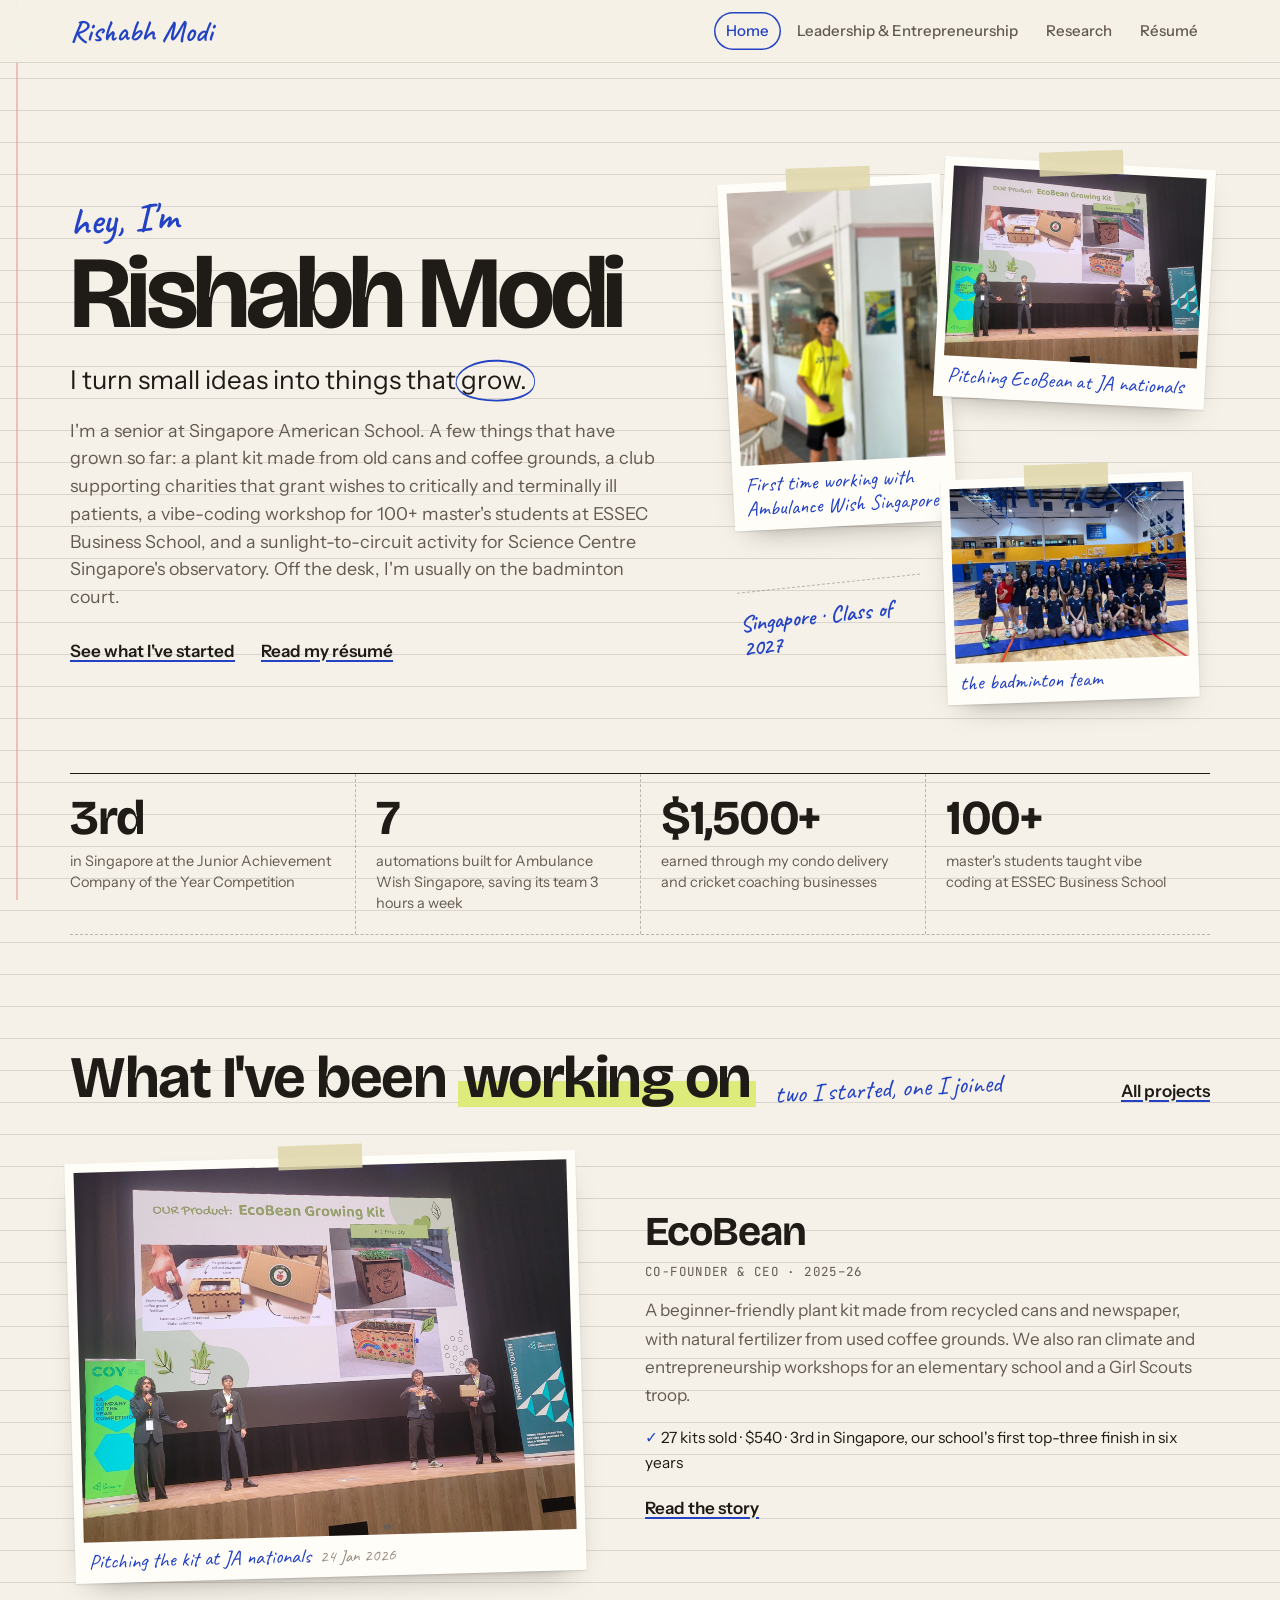
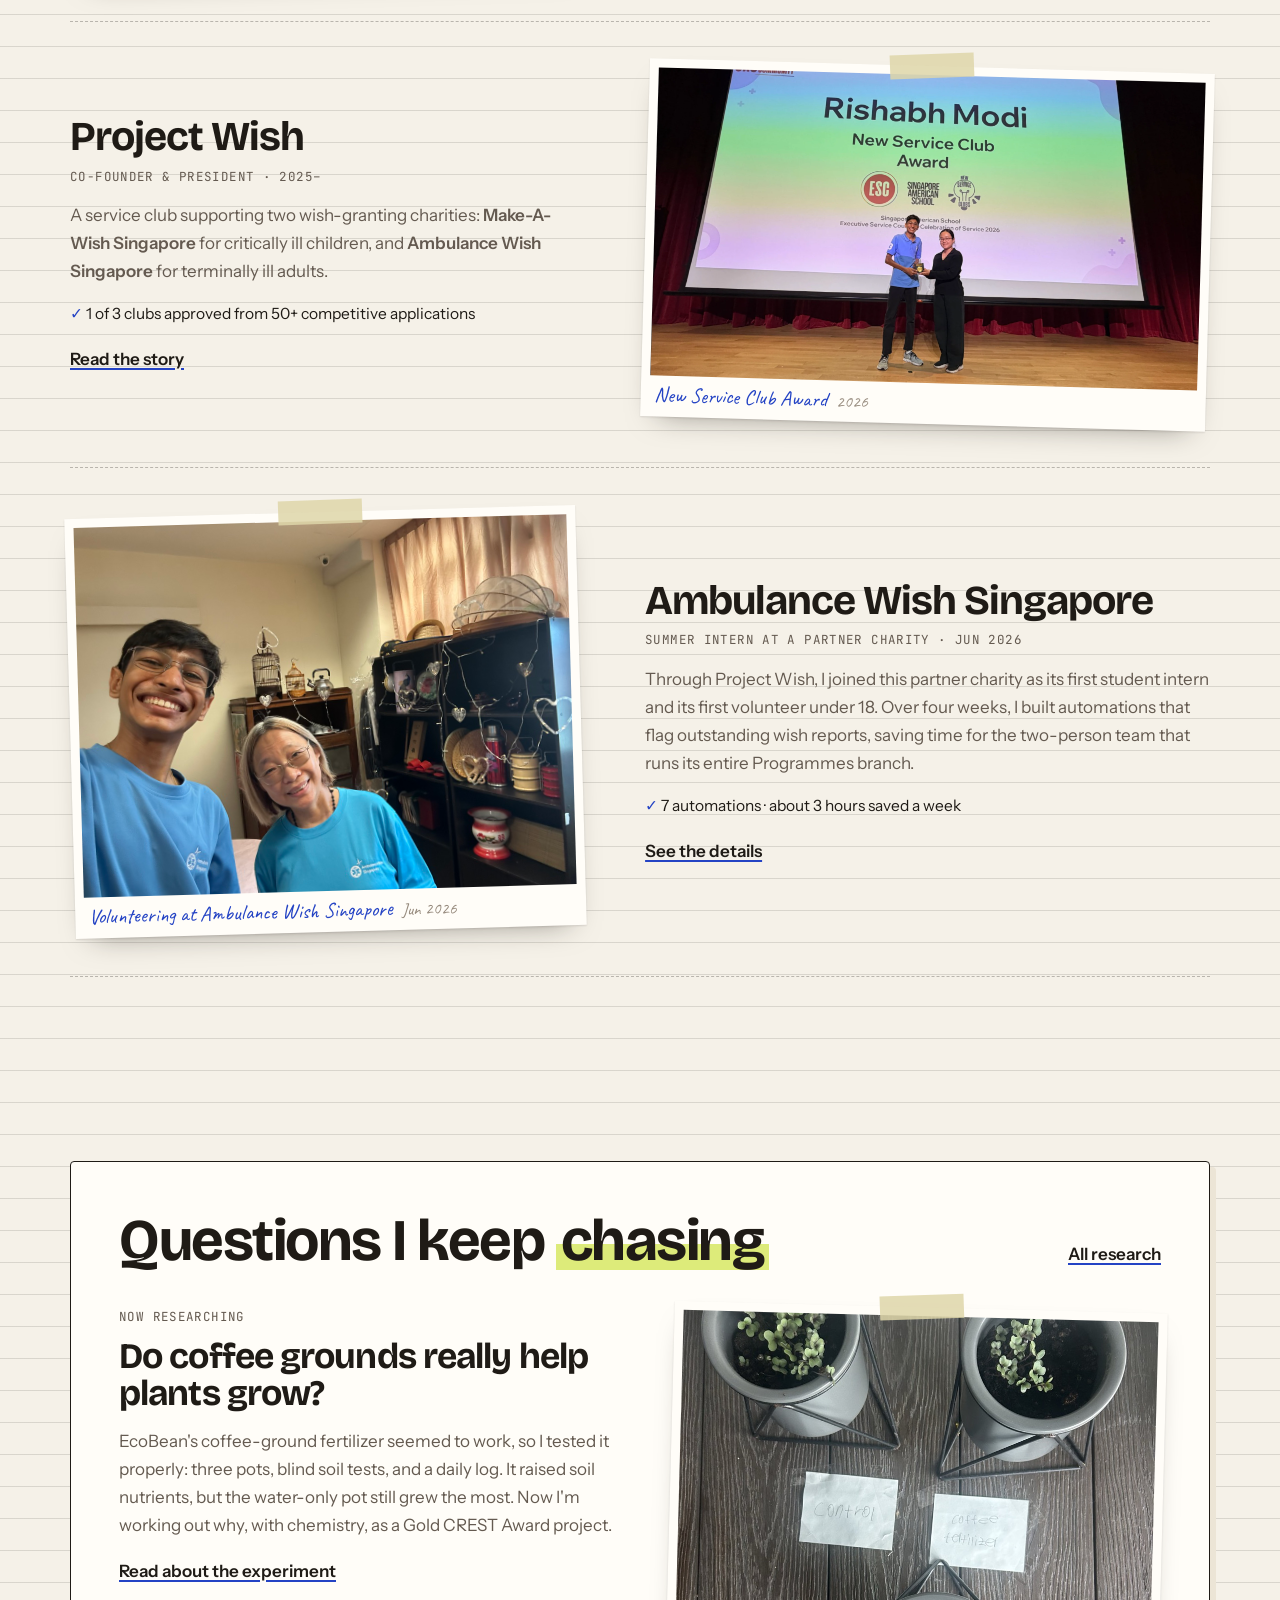
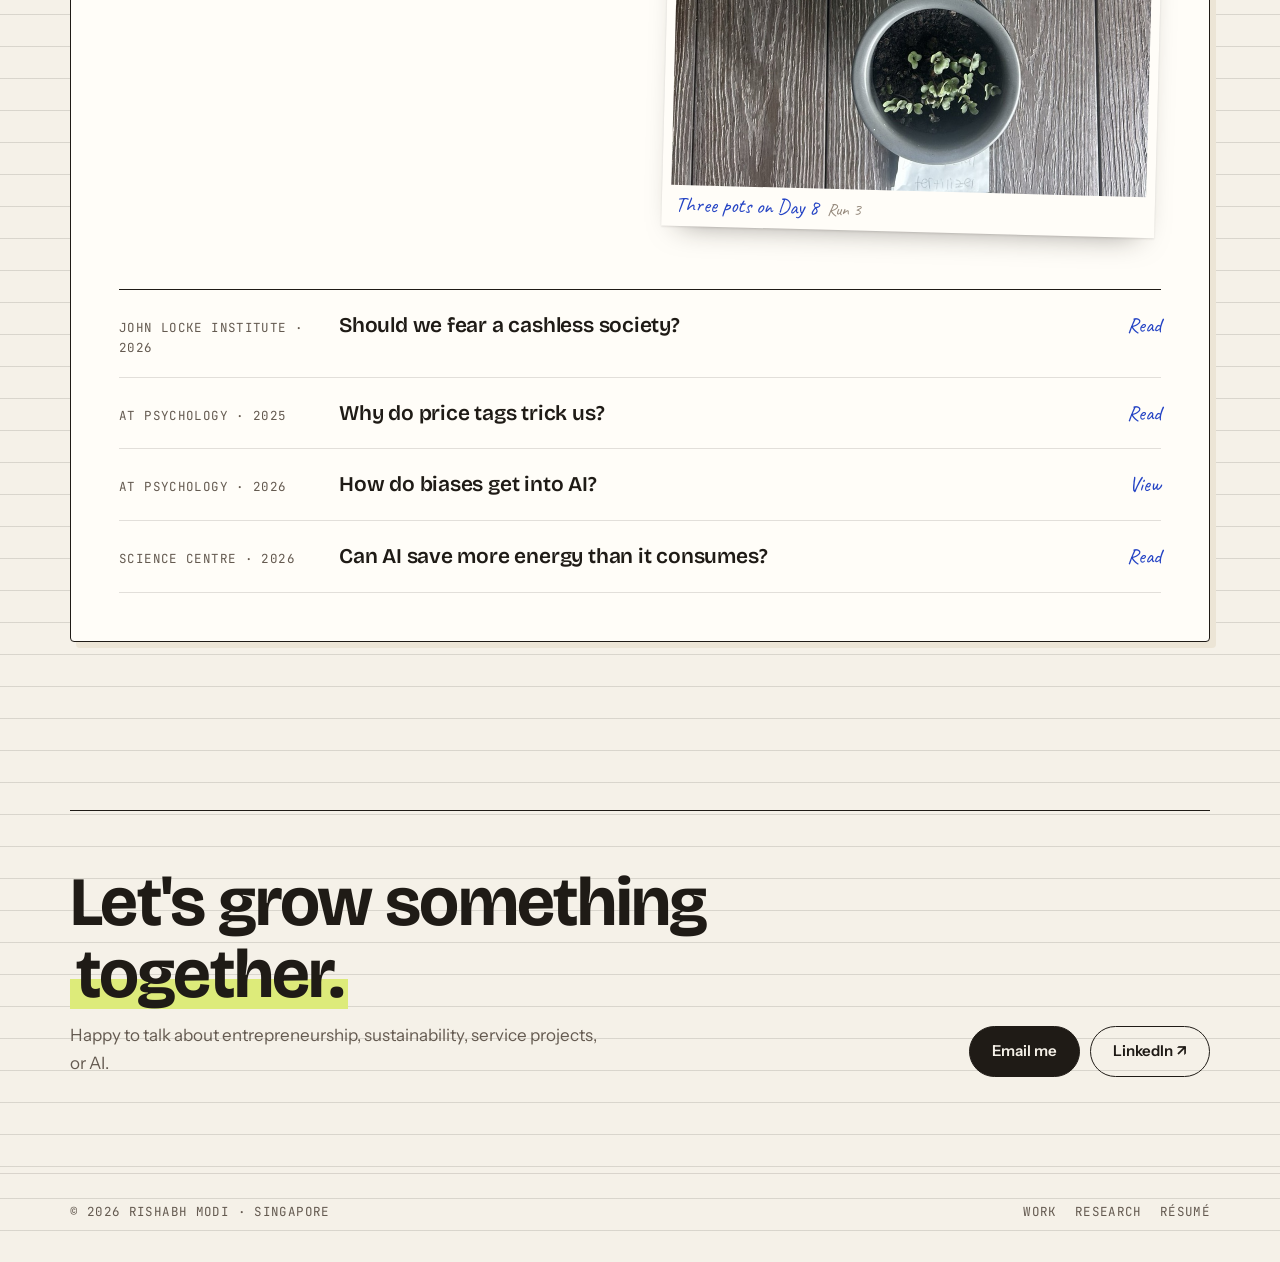
==== index.html @ 9a2de8d6 "Add Ambulance Wish internship to Also growing Co-Authored-By: Claude Opus 5.5 <noreply@anthropic.com" ====
<!DOCTYPE html>
<html lang="en">
<head>
<meta charset="utf-8">
<title>Rishabh Modi</title>
<meta name="viewport" content="width=device-width, initial-scale=1">
<meta name="description" content="Rishabh Modi, a senior at Singapore American School. EcoBean, Project Wish, Ambulance Wish Singapore, and research on coffee-ground fertilizer.">
<link rel="preconnect" href="https://fonts.googleapis.com">
<link rel="preconnect" href="https://fonts.gstatic.com" crossorigin>
<link href="https://fonts.googleapis.com/css2?family=Bricolage+Grotesque:opsz,wght@12..96,500..800&family=Caveat:wght@500..700&family=Instrument+Sans:ital,wght@0,400..700;1,400..700&family=JetBrains+Mono:wght@400;500&display=swap" rel="stylesheet">
<link rel="stylesheet" href="styles.css">
</head>
<body>

<header class="top">
  <div class="wrap">
    <a class="name" href="index.html">Rishabh Modi</a>
    <nav aria-label="Main">
      <a href="index.html" class="on">Home</a>
      <a href="work.html"><span class="nav-full">Leadership &amp; Entrepreneurship</span><span class="nav-short">Leadership</span></a>
      <a href="research.html">Research</a>
      <a href="resume.html">Résumé</a>
    </nav>
  </div>
</header>

<main>

  <section class="intro">
    <div class="wrap">
      <div>
        <span class="hand hi">hey, I'm</span>
        <h1>Rishabh Modi</h1>
        <p class="tag">I turn small ideas into things that <span class="circled">grow.<svg viewBox="0 0 200 50" preserveAspectRatio="none" aria-hidden="true"><path d="M12 30C8 14 60 4 112 5c52 1 86 9 82 24-4 14-62 19-110 17C38 44 4 38 14 22"/></svg></span></p>
        <p class="lede">I'm a senior at Singapore American School. A few things that have grown so far: a plant kit made from old cans and coffee grounds, a club supporting charities that grant wishes to critically and terminally ill patients, a vibe-coding workshop for 100+ master's students at ESSEC Business School, and a sunlight-to-circuit activity for Science Centre Singapore's observatory. Off the desk, I'm usually on the badminton court.</p>
        <div class="links">
          <a class="lnk" href="work.html">See what I've started</a>
          <a class="lnk" href="resume.html">Read my résumé</a>
        </div>
      </div>
      <div class="pile" data-photos>
        <span class="hand note">Singapore · Class of 2027</span>
        <figure class="spec p1"><img src="images/photos/wish-poster-me.jpg" width="900" height="1200" style="--ar:3/4" alt="A thumbs up beside a Cycle of Peace poster for Ambulance Wish Singapore, 2024"><figcaption>First time working with Ambulance Wish Singapore</figcaption></figure>
        <figure class="spec p2"><img src="images/photos/ecobean-pitch.webp" width="1920" height="1440" alt="Pitching the EcoBean growing kit on stage at the JA Company of the Year Competition"><figcaption>Pitching EcoBean at JA nationals</figcaption></figure>
        <figure class="spec p3"><img src="images/photos/badminton.jpg" width="1400" height="1050" alt="The SAS badminton team with coaches in the school gym"><figcaption>the badminton team</figcaption></figure>
      </div>
    </div>
  </section>

  <section class="wrap">
    <div class="ledger rv">
      <div><b>3rd</b><span>in Singapore at the Junior Achievement Company of the Year Competition</span></div>
      <div><b>7</b><span>automations built for Ambulance Wish Singapore, saving its team 3 hours a week</span></div>
      <div><b>$1,500+</b><span>earned through my condo delivery and cricket coaching businesses</span></div>
      <div><b>100+</b><span>master's students taught vibe coding at ESSEC Business School</span></div>
    </div>
  </section>

  <section class="sec">
    <div class="wrap">
      <div class="sec-head rv"><h2>What I've been <em>working on</em></h2><p>two I started, one I joined</p><a class="lnk more" href="work.html">All projects</a></div>
      <div class="rows">
        <article class="row rv">
          <figure class="spec row-photo" data-photos><img src="images/photos/ecobean-pitch.webp" width="1920" height="1440" loading="lazy" alt="The EcoBean team presenting the growing kit on stage at the JA Company of the Year Competition"><figcaption>Pitching the kit at JA nationals <i>24 Jan 2026</i></figcaption></figure>
          <div>
            <h3>EcoBean</h3>
            <p class="label role">Co-founder &amp; CEO · 2025–26</p>
            <p>A beginner-friendly plant kit made from recycled cans and newspaper, with natural fertilizer from used coffee grounds. We also ran climate and entrepreneurship workshops for an elementary school and a Girl Scouts troop.</p>
            <p class="proof">27 kits sold · $540 · 3rd in Singapore, our school's first top-three finish in six years</p>
            <a class="lnk" href="work.html#ecobean">Read the story</a>
          </div>
        </article>
        <article class="row rv">
          <figure class="spec row-photo" data-photos><img src="images/photos/wish-award.webp" width="2000" height="1122" loading="lazy" style="--ar:16/9" alt="Receiving the New Service Club Award on stage at SAS's Celebration of Service 2026"><figcaption>New Service Club Award <i>2026</i></figcaption></figure>
          <div>
            <h3>Project Wish</h3>
            <p class="label role">Co-founder &amp; president · 2025–</p>
            <p>A service club supporting two wish-granting charities: <strong>Make-A-Wish Singapore</strong> for critically ill children, and <strong>Ambulance Wish Singapore</strong> for terminally ill adults.</p>
            <p class="proof">1 of 3 clubs approved from 50+ competitive applications</p>
            <a class="lnk" href="work.html#wish">Read the story</a>
          </div>
        </article>
        <article class="row rv">
          <figure class="spec row-photo" data-photos><img src="images/photos/aws-wish.jpg" width="1024" height="768" loading="lazy" alt="Rishabh in an Ambulance Wish Singapore shirt with a fellow volunteer"><figcaption>Volunteering at Ambulance Wish Singapore <i>Jun 2026</i></figcaption></figure>
          <div>
            <h3>Ambulance Wish Singapore</h3>
            <p class="label role">Summer intern at a partner charity · Jun 2026</p>
            <p>Through Project Wish, I joined this partner charity as its first student intern and its first volunteer under 18. Over four weeks, I built automations that flag outstanding wish reports, saving time for the two-person team that runs its entire Programmes branch.</p>
            <p class="proof">7 automations · about 3 hours saved a week</p>
            <a class="lnk" href="work.html#aws">See the details</a>
          </div>
        </article>
      </div>
    </div>
  </section>

  <section class="band sec">
    <div class="wrap">
      <div class="sec-head rv"><h2>Questions I keep <em>chasing</em></h2><a class="lnk more" href="research.html">All research</a></div>
      <div class="band-grid">
        <div class="rv">
          <p class="label">Now researching</p>
          <h3 style="margin:10px 0 14px">Do coffee grounds really help plants grow?</h3>
          <p class="mut">EcoBean's coffee-ground fertilizer seemed to work, so I tested it properly: three pots, blind soil tests, and a daily log. It raised soil nutrients, but the water-only pot still grew the most. Now I'm working out why, with chemistry, as a Gold CREST Award project.</p>
          <a class="lnk" style="display:inline-block;margin-top:18px" href="research.html">Read about the experiment</a>
        </div>
        <figure class="spec rv" data-photos><img src="images/photos/coffee-day8.jpg" width="900" height="1200" loading="lazy" style="--ar:1/1" alt="All three labelled pots of red cabbage microgreens from above on Day 8"><figcaption>Three pots on Day 8 <i>Run 3</i></figcaption></figure>
      </div>
      <ul class="papers rv" style="margin-top:56px">
        <li><a href="docs/cashless-society-essay.pdf" data-doc="Should we fear a cashless society?"><span class="label">John Locke Institute · 2026</span><b>Should we fear a cashless society?</b><span class="go">Read</span></a></li>
        <li><a href="docs/price-anchoring-paper.pdf" data-doc="Demystifying Price Anchors"><span class="label">AT Psychology · 2025</span><b>Why do price tags trick us?</b><span class="go">Read</span></a></li>
        <li><a href="docs/ai-bias-project.pdf" data-doc="How do biases get into AI?"><span class="label">AT Psychology · 2026</span><b>How do biases get into AI?</b><span class="go">View</span></a></li>
        <li><a href="docs/ai-cooling-article.pdf" data-doc="Can AI save more energy than it consumes?"><span class="label">Science Centre · 2026</span><b>Can AI save more energy than it consumes?</b><span class="go">Read</span></a></li>
      </ul>
    </div>
  </section>

  <section class="contact">
    <div class="wrap">
      <div class="rv">
        <h2>Let's grow something <em>together.</em></h2>
        <p>Happy to talk about entrepreneurship, sustainability, service projects, or AI.</p>
      </div>
      <div class="btns rv">
        <a class="btn" href="mailto:rishabh.modi.2009@icloud.com">Email me</a>
        <a class="btn line" href="https://www.linkedin.com/in/rishabh-modi-2b0b06307/" target="_blank" rel="noopener">LinkedIn ↗</a>
      </div>
    </div>
  </section>

</main>

<footer class="foot">
  <div class="wrap"><span>© <span data-year>2026</span> Rishabh Modi · Singapore</span><nav><a href="work.html">Work</a><a href="research.html">Research</a><a href="resume.html">Résumé</a></nav></div>
</footer>

<script src="script.js"></script>
</body>
</html>
---- styles.css ----
*, *::before, *::after { box-sizing: border-box; margin: 0; padding: 0; }

:root {
  --paper: #F5F1E8; --paper2: #ECE5D6; --card: #FFFDF8;
  --ink: #1F1B16; --mut: #645A50; --dim: #968A7D;
  --rule: rgba(31,27,22,.13); --rule2: rgba(31,27,22,.28);
  --pen: #2443C4; --margin: #E59A8C;
  --mark: #DDEB7A; --leaf: #2F6B3A; --leaf2: #E3EED3;
  --tape: rgba(222,214,170,.85);
  --hd: "Bricolage Grotesque", "Avenir Next", system-ui, sans-serif;
  --bd: "Instrument Sans", "Helvetica Neue", system-ui, sans-serif;
  --hand: "Caveat", "Bradley Hand", cursive;
  --mono: "JetBrains Mono", ui-monospace, Menlo, monospace;
  --ease: cubic-bezier(.2,.8,.2,1);
}

html { -webkit-text-size-adjust: 100%; scroll-behavior: smooth; }
[id] { scroll-margin-top: 84px; }
body {
  font-family: var(--bd); font-size: 17px; line-height: 1.65; color: var(--ink); overflow-x: hidden;
  background-color: var(--paper);
  background-image: linear-gradient(var(--rule) 1px, transparent 1px);
  background-size: 100% 32px; background-position: 0 14px;
  -webkit-font-smoothing: antialiased;
}
body::before { content: ""; position: fixed; top: 0; bottom: 0; left: max(16px, calc(50% - 570px - 56px)); width: 1.5px; background: var(--margin); opacity: .55; pointer-events: none; z-index: 0; }
main, .top, .foot { position: relative; z-index: 1; }
a { color: inherit; }
img { display: block; max-width: 100%; height: auto; }
::selection { background: var(--mark); color: var(--ink); }
h1, h2, h3 { font-family: var(--hd); font-weight: 700; line-height: 1.04; letter-spacing: -.025em; }
h1 em, h2 em { font-style: normal; background: linear-gradient(transparent 55%, var(--mark) 55%, var(--mark) 92%, transparent 92%); padding: 0 .08em; }
strong { font-weight: 600; }

.wrap { width: min(1140px, 100% - 40px); margin-inline: auto; position: relative; }
.hand { font-family: var(--hand); font-weight: 600; color: var(--pen); }
.lede { font-size: clamp(18px, 1.6vw, 21px); line-height: 1.55; }
.mut { color: var(--mut); }
.label { font-family: var(--mono); font-size: 12.5px; letter-spacing: .03em; text-transform: uppercase; color: var(--mut); }
.lnk { font-weight: 600; color: var(--ink); text-decoration: underline; text-decoration-color: var(--pen); text-decoration-thickness: 1.5px; text-underline-offset: 3px; transition: color .2s; }
.lnk:hover { color: var(--pen); }

/* header */
.top { position: sticky; top: 0; z-index: 40; background: rgba(245,241,232,.92); backdrop-filter: blur(10px); -webkit-backdrop-filter: blur(10px); border-bottom: 1px solid var(--rule); }
.top .wrap { display: flex; align-items: center; gap: 18px; height: 62px; }
.top .name { font-family: var(--hand); font-size: 30px; font-weight: 600; color: var(--pen); text-decoration: none; white-space: nowrap; line-height: 1; }
.top nav { margin-left: auto; display: flex; gap: 4px; }
.top nav a { padding: 7px 12px; border-radius: 999px; font-size: 15px; font-weight: 500; text-decoration: none; color: var(--mut); white-space: nowrap; transition: color .2s, background .2s; }
.top nav a:hover { color: var(--ink); background: var(--paper2); }
.top nav a.on { color: var(--pen); box-shadow: inset 0 0 0 1.5px var(--pen); }
.nav-short { display: none; }

/* page intros */
.intro { padding: clamp(48px, 8vw, 100px) 0 clamp(40px, 6vw, 72px); }
.intro .wrap { display: grid; grid-template-columns: 1.1fr .9fr; gap: clamp(32px, 5vw, 72px); align-items: center; }
.intro.solo .wrap { grid-template-columns: 1fr; }
.intro.solo .wrap > div { max-width: 820px; }
.intro .where { margin-bottom: 18px; }
.intro .hi { display: inline-block; font-size: clamp(30px, 3.4vw, 40px); line-height: 1; transform: rotate(-4deg); margin-bottom: 6px; }
.intro h1 { font-size: clamp(50px, 8vw, 110px); line-height: .95; letter-spacing: -.045em; }
.intro .tag { margin-top: 20px; font-size: clamp(21px, 2.1vw, 26px); line-height: 1.4; }
.intro .lede { margin-top: 18px; max-width: 58ch; color: var(--mut); font-size: clamp(17px, 1.4vw, 19px); }
.intro .links { display: flex; flex-wrap: wrap; gap: 12px 26px; margin-top: 26px; }
.circled { position: relative; white-space: nowrap; }
.circled svg { position: absolute; left: -10px; top: -8px; width: calc(100% + 20px); height: calc(100% + 16px); overflow: visible; pointer-events: none; }
.circled path { fill: none; stroke: var(--pen); stroke-width: 2; stroke-linecap: round; stroke-dasharray: 600; stroke-dashoffset: 600; animation: draw 1.4s .5s var(--ease) forwards; }
@keyframes draw { to { stroke-dashoffset: 0; } }

/* photos: taped prints with handwritten captions */
.spec { position: relative; background: var(--card); padding: 9px 9px 0; box-shadow: 0 1px 2px rgba(31,27,22,.12), 0 14px 30px -18px rgba(31,27,22,.5); transform: rotate(var(--r, 0deg)); transition: transform .45s var(--ease), box-shadow .45s var(--ease); }
.spec::before { content: ""; position: absolute; top: -12px; left: 50%; width: 84px; height: 24px; margin-left: -42px; background: var(--tape); transform: rotate(calc(var(--r, 0deg) * -1 - 2deg)); z-index: 1; }
.spec img { width: 100%; aspect-ratio: var(--ar, 4/3); object-fit: cover; cursor: zoom-in; background: var(--paper2); }
.spec figcaption { font-family: var(--hand); font-size: 21px; line-height: 1.15; color: var(--pen); padding: 7px 4px 10px; }
.spec figcaption i { font-style: normal; color: var(--dim); font-size: 17px; margin-left: 4px; }
.spec:hover { transform: rotate(0deg) scale(1.015); box-shadow: 0 1px 2px rgba(31,27,22,.12), 0 22px 40px -18px rgba(31,27,22,.55); z-index: 5; }
.spec.rv { transform: translateY(14px) rotate(var(--r, 0deg)); }
.spec.rv.in { transform: rotate(var(--r, 0deg)); }
.spec.rv.in:hover { transform: rotate(0deg) scale(1.015); }

.pile { position: relative; width: 100%; aspect-ratio: 9 / 10; }
.pile .spec { position: absolute; }
.pile .p1 { width: 46%; left: 0; top: 3%; --r: -3deg; }
.pile .p2 { width: 56%; right: 0; top: 0; --r: 3deg; z-index: 2; }
.pile .p3 { width: 52%; right: 3%; bottom: 0; --r: -2deg; z-index: 3; }
.pile .note { position: absolute; left: 3%; bottom: 9%; font-size: clamp(16px, 4.2vw, 23px); transform: rotate(-6deg); z-index: 4; line-height: 1.1; max-width: 38%; }

/* ledger of numbers */
.ledger { display: grid; grid-template-columns: repeat(4, 1fr); border-top: 1.5px solid var(--ink); border-bottom: 1px dashed var(--rule2); }
.ledger > div { padding: 20px 20px 20px 0; }
.ledger > div + div { padding-left: 20px; border-left: 1px dashed var(--rule2); }
.ledger b { display: block; font-family: var(--hd); font-weight: 700; font-size: clamp(34px, 3.8vw, 50px); line-height: 1; letter-spacing: -.03em; }
.ledger span { display: block; margin-top: 8px; font-size: 14.5px; color: var(--mut); line-height: 1.45; }
.ledger.three { grid-template-columns: repeat(3, 1fr); margin-top: 32px; }

/* sections */
.sec { padding: clamp(64px, 9vw, 112px) 0; }
.sec-head { display: flex; align-items: baseline; gap: 18px; margin-bottom: 36px; flex-wrap: wrap; }
.sec-head h2 { font-size: clamp(36px, 4.6vw, 60px); }
.sec-head p { font-family: var(--hand); font-size: 26px; color: var(--pen); transform: rotate(-3deg); }
.sec-head .more { margin-left: auto; }

/* home: project rows */
.row { display: grid; grid-template-columns: minmax(0, .95fr) minmax(0, 1.05fr); gap: clamp(28px, 5vw, 64px); align-items: center; padding: 44px 0; border-bottom: 1px dashed var(--rule2); }
.row:first-child { padding-top: 10px; }
.row:nth-child(odd) .row-photo { --r: -1.6deg; }
.row:nth-child(even) .row-photo { order: 2; --r: 1.6deg; }
.row h3 { font-size: clamp(30px, 3.2vw, 42px); }
.row .role { margin: 8px 0 14px; }
.row p { color: var(--mut); }
.row .proof { margin-top: 16px; color: var(--ink); font-size: 15.5px; }
.row .proof::before { content: "✓ "; color: var(--pen); font-weight: 700; }
.row .lnk { display: inline-block; margin-top: 18px; }

/* the "band" sections become a lab-notebook card */
.band .wrap { background: var(--card); border: 1.5px solid var(--ink); border-radius: 4px; padding: clamp(24px, 4vw, 48px); box-shadow: 6px 6px 0 var(--paper2); }
.band.sec { padding: clamp(40px, 6vw, 72px) 0; }
.band-grid { display: grid; grid-template-columns: minmax(0, 1fr) minmax(0, 1fr); gap: clamp(28px, 5vw, 56px); align-items: start; }
.band h3 { font-size: clamp(26px, 2.8vw, 36px); }
.band .spec { --r: 1.5deg; }

/* papers list */
.papers { list-style: none; border-top: 1.5px solid var(--ink); }
.papers a { display: grid; grid-template-columns: 200px 1fr auto; gap: 20px; align-items: baseline; padding: 18px 0; border-bottom: 1px solid var(--rule); text-decoration: none; transition: background .2s; }
.papers a:hover { background: linear-gradient(90deg, transparent, var(--paper2) 20%, var(--paper2) 80%, transparent); }
.papers b { font-family: var(--hd); font-size: 21px; font-weight: 600; letter-spacing: -.01em; line-height: 1.25; }
.papers p { color: var(--mut); font-size: 15px; margin-top: 4px; }
.papers .go { font-family: var(--hand); font-size: 21px; color: var(--pen); white-space: nowrap; }

/* work: stories */
.story { display: grid; grid-template-columns: 220px minmax(0, 1fr); gap: clamp(28px, 5vw, 60px); padding: 56px 0; border-top: 1px dashed var(--rule2); }
.story:first-child { border-top: 1.5px solid var(--ink); }
.story .meta { position: sticky; top: 92px; align-self: start; }
.story .meta img.logo { width: 76px; height: 76px; object-fit: contain; border-radius: 50%; background: var(--card); border: 1.5px solid var(--ink); margin-bottom: 14px; }
.story .meta dl { display: grid; gap: 10px; }
.story .meta dt { font-family: var(--mono); font-size: 11.5px; letter-spacing: .04em; text-transform: uppercase; color: var(--dim); }
.story .meta dd { font-family: var(--hand); font-size: 22px; line-height: 1.15; color: var(--pen); }
.story h2 { font-size: clamp(36px, 4.4vw, 56px); margin-bottom: 14px; }
.story p + p { margin-top: 12px; }
.story > div > p { color: var(--mut); max-width: 66ch; }
.story > div > p.lede { color: var(--ink); }
.done { list-style: none; margin-top: 18px; display: grid; gap: 9px; max-width: 66ch; }
.done li { position: relative; padding-left: 30px; }
.done li::before { content: ""; position: absolute; left: 2px; top: 6px; width: 15px; height: 15px; border: 1.5px solid var(--ink); border-radius: 3px; }
.done li::after { content: ""; position: absolute; left: 6px; top: 1px; width: 7px; height: 14px; border: solid var(--pen); border-width: 0 2.5px 2.5px 0; transform: rotate(40deg); }
.story .links { display: flex; flex-wrap: wrap; gap: 10px 24px; margin-top: 22px; }
.pair { display: grid; grid-template-columns: 1fr 1fr; gap: 14px; margin-top: 18px; max-width: 640px; }
.pair div { padding: 14px 16px; border: 1.5px solid var(--ink); border-radius: 4px; background: var(--card); }
.pair b { display: block; font-family: var(--hd); font-size: 19px; }
.pair span { font-size: 14.5px; color: var(--mut); }

.photos { display: grid; grid-template-columns: repeat(6, 1fr); gap: 34px 22px; margin-top: 40px; align-items: start; }
.photos .spec:nth-child(3n+1) { --r: -1.5deg; } .photos .spec:nth-child(3n+2) { --r: 1.3deg; } .photos .spec:nth-child(3n) { --r: -.6deg; }
.photos .w2 { grid-column: span 2; } .photos .w3 { grid-column: span 3; } .photos .w4 { grid-column: span 4; } .photos .w6 { grid-column: span 6; }

.strip { display: grid; grid-auto-flow: column; grid-auto-columns: clamp(250px, 30%, 340px); gap: 24px; overflow-x: auto; scroll-snap-type: x mandatory; padding: 24px 4px 20px; margin-top: 24px; scrollbar-width: thin; scrollbar-color: var(--rule2) transparent; }
.strip .spec { scroll-snap-align: start; }
.strip .spec:nth-child(odd) { --r: -1.2deg; } .strip .spec:nth-child(even) { --r: 1.2deg; }
.strip-nav { display: flex; gap: 8px; justify-content: flex-end; }
.strip-nav button { width: 42px; height: 42px; border-radius: 50%; border: 1.5px solid var(--ink); background: var(--card); font-size: 17px; cursor: pointer; color: var(--ink); }
.strip-nav button:hover { background: var(--mark); }

.minor { display: grid; grid-template-columns: repeat(2, minmax(0, 1fr)); gap: 0 48px; border-top: 1.5px solid var(--ink); }
.minor > div { padding: 22px 0; border-bottom: 1px dashed var(--rule2); }
.minor h3 { font-size: 24px; }
.minor .label { display: block; margin: 6px 0 8px; }
.minor p { color: var(--mut); font-size: 15.5px; }

/* research */
.question { font-family: var(--hd); font-weight: 600; font-size: clamp(24px, 2.6vw, 32px); line-height: 1.2; letter-spacing: -.015em; }
.pots { display: grid; grid-template-columns: repeat(3, 1fr); gap: 10px; margin-top: 20px; }
.pots div { padding: 12px; border: 1px dashed var(--rule2); border-radius: 4px; font-size: 14.5px; color: var(--mut); }
.pots b { display: block; color: var(--ink); font-family: var(--hd); font-size: 17px; }
.data { width: 100%; border-collapse: collapse; font-size: 15px; }
.data th, .data td { text-align: left; padding: 10px 10px 10px 0; border-bottom: 1px solid var(--rule); }
.data th { font-family: var(--mono); font-weight: 500; font-size: 11.5px; text-transform: uppercase; letter-spacing: .04em; color: var(--mut); }
.data td:first-child { color: var(--mut); }
.data .top-v { font-weight: 600; background: linear-gradient(transparent 50%, var(--mark) 50%, var(--mark) 90%, transparent 90%); }
.note { margin-top: 24px; padding-top: 18px; border-top: 1px dashed var(--rule2); }
.note h3 { font-family: var(--hand); font-weight: 600; font-size: 28px; color: var(--pen); letter-spacing: 0; margin-bottom: 6px; }
.chem { list-style: none; display: grid; grid-template-columns: repeat(4, 1fr); border-top: 1.5px solid var(--ink); }
.chem li { padding: 20px 20px 20px 0; font-size: 15px; color: var(--mut); }
.chem li + li { padding-left: 20px; border-left: 1px dashed var(--rule2); }
.chem b { display: block; font-family: var(--hd); font-size: 20px; color: var(--ink); margin-bottom: 4px; }
.steps { list-style: none; display: grid; grid-template-columns: repeat(3, 1fr); border-top: 1px dashed var(--rule2); margin-top: 40px; }
.steps li { padding: 18px 18px 0 0; font-size: 15px; color: var(--mut); }
.steps li + li { padding-left: 18px; border-left: 1px dashed var(--rule2); }
.steps b { display: block; color: var(--ink); font-family: var(--hd); font-size: 19px; margin: 4px 0; }

/* contact */
.contact { padding: clamp(56px, 8vw, 96px) 0; }
.contact .wrap { display: grid; grid-template-columns: 1fr auto; gap: 28px; align-items: end; padding-top: clamp(32px, 5vw, 56px); border-top: 1.5px solid var(--ink); }
.contact h2 { font-size: clamp(36px, 5.4vw, 70px); }
.contact p { margin-top: 10px; color: var(--mut); max-width: 48ch; }
.btns { display: flex; flex-wrap: wrap; gap: 10px; }
.btn { display: inline-flex; align-items: center; gap: 8px; padding: 12px 22px; border-radius: 999px; background: var(--ink); color: var(--paper); border: 1.5px solid var(--ink); font-weight: 600; font-size: 15px; text-decoration: none; cursor: pointer; font-family: var(--bd); transition: transform .25s var(--ease), background .2s; }
.btn:hover { transform: translateY(-2px); }
.btn.line { background: transparent; color: var(--ink); }
.btn.line:hover { background: var(--mark); }

.foot { padding: 28px 0 40px; border-top: 1px solid var(--rule); }
.foot .wrap { display: flex; justify-content: space-between; gap: 16px; flex-wrap: wrap; font-family: var(--mono); font-size: 12.5px; color: var(--mut); text-transform: uppercase; letter-spacing: .03em; }
.foot a { text-decoration: none; }
.foot a:hover { color: var(--ink); }
.foot nav { display: flex; gap: 18px; }

/* reveal */
.rv { opacity: 0; transform: translateY(14px); transition: opacity .8s var(--ease), transform .8s var(--ease); }
.rv.in { opacity: 1; transform: none; }

/* résumé: text / 3D switch */
.mode { display: inline-flex; padding: 3px; border: 1.5px solid var(--pen); border-radius: 999px; margin-top: 26px; background: var(--card); }
.mode button { padding: 7px 18px; border: 0; border-radius: 999px; background: transparent; color: var(--pen); font: 600 14px var(--bd); cursor: pointer; }
.mode button[aria-pressed="true"] { background: var(--pen); color: #fff; }
.r-sec { display: grid; grid-template-columns: 230px minmax(0, 1fr); gap: 32px; padding: 44px 0; border-top: 1px dashed var(--rule2); }
.r-sec:first-child { border-top: 1.5px solid var(--ink); }
.r-sec > .kick { font-family: var(--hd); font-weight: 700; font-size: 22px; line-height: 1.2; letter-spacing: -.01em; }
.edu h3 { font-size: 26px; }
.edu-head { display: flex; justify-content: space-between; align-items: baseline; gap: 16px; flex-wrap: wrap; }
.edu .when, .tl small, .aw .yr { font-family: var(--mono); font-size: 12px; letter-spacing: .03em; text-transform: uppercase; color: var(--dim); }
.edu .gpa { margin: 6px 0 12px; font-weight: 600; }
.aps, .skills .pills { display: flex; flex-wrap: wrap; gap: 6px; margin-top: 8px; }
.pill { display: inline-block; padding: 4px 11px; border: 1px solid var(--rule2); border-radius: 999px; font-size: 13.5px; background: var(--card); }
.aw-grid { display: grid; grid-template-columns: repeat(2, minmax(0, 1fr)); gap: 0 36px; }
.aw { padding: 16px 0 18px; border-bottom: 1px solid var(--rule); }
.aw .md { display: none; }
.aw h3 { font-size: 20px; margin-top: 3px; }
.aw .org { display: block; font-size: 14.5px; color: var(--pen); margin: 2px 0 6px; }
.aw p { color: var(--mut); font-size: 15px; }
.aw-link, .aw-note a { color: var(--ink); font-weight: 600; font-size: 14.5px; text-decoration: underline; text-decoration-color: var(--pen); text-underline-offset: 3px; }
.aw-link { display: inline-block; margin-top: 6px; }
.aw-links { display: flex; flex-wrap: wrap; gap: 4px 14px; margin-top: 6px; font-size: 14.5px; }
.aw-links span { color: var(--mut); }
.tl { padding: 0 0 22px; }
.tl:last-child { padding-bottom: 0; }
.tl b { font-family: var(--hd); font-weight: 600; font-size: 21px; letter-spacing: -.01em; display: block; margin-top: 2px; }
.tl ul { margin-top: 6px; padding-left: 18px; color: var(--mut); font-size: 15.5px; display: grid; gap: 3px; }
.skills { display: grid; grid-template-columns: 1fr 1fr; gap: 24px; }
.skills h4 { font-family: var(--mono); font-weight: 500; font-size: 12px; text-transform: uppercase; letter-spacing: .04em; color: var(--mut); }

/* résumé: 3D court */
.tree { position: relative; border: 1.5px solid var(--ink); border-radius: 6px; overflow: hidden; background: var(--card); }
.tree[hidden] { display: none; }
.tree-stage { position: relative; height: min(80vh, 760px); min-height: 480px; background: linear-gradient(#E7EEF0 0%, #F3F1E6 55%, #E9E3CF 100%); overflow: hidden; touch-action: pan-y; cursor: grab; }
.tree-stage.drag { cursor: grabbing; }
.tree-stage canvas { display: block; width: 100%; height: 100%; }
.pin { position: absolute; z-index: 3; width: 34px; height: 34px; margin: -17px 0 0 -17px; border-radius: 50%; border: 1.5px solid var(--pen); background: rgba(255,253,248,.95); color: var(--pen); font: 600 21px/1 var(--hand); cursor: pointer; display: grid; place-items: center; box-shadow: 0 6px 14px -8px rgba(31,27,22,.6); transition: transform .2s var(--ease), background .2s; }
.pin:hover, .pin.on { background: var(--pen); color: #fff; transform: scale(1.12); }
.pin[hidden] { display: none; }
.court-nav { position: absolute; z-index: 4; top: 14px; left: 50%; transform: translateX(-50%); display: flex; gap: 2px; padding: 4px; border-radius: 999px; background: rgba(255,253,248,.92); border: 1px solid var(--rule); max-width: calc(100% - 28px); overflow-x: auto; scrollbar-width: none; }
.court-nav::-webkit-scrollbar { display: none; }
.court-nav button { flex: none; padding: 6px 12px; border: 0; border-radius: 999px; background: transparent; font: 500 13.5px var(--bd); color: var(--mut); cursor: pointer; white-space: nowrap; }
.court-nav button b { font-family: var(--hand); font-size: 18px; color: var(--pen); margin-right: 4px; }
.court-nav button:hover, .court-nav button[aria-pressed="true"] { background: var(--paper2); color: var(--ink); }
.tree-hint { position: absolute; z-index: 3; left: 18px; bottom: 14px; font-family: var(--hand); font-size: 22px; color: var(--pen); }
.tree-panel { position: absolute; z-index: 4; right: 14px; top: 64px; bottom: 14px; width: min(340px, calc(100% - 28px)); padding: 20px 20px 22px; background: rgba(255,253,248,.97); border: 1.5px solid var(--ink); border-radius: 6px; overflow-y: auto; box-shadow: 0 18px 40px -24px rgba(31,27,22,.6); }
.tree-panel[hidden] { display: none; }
.tree-close { position: absolute; top: 10px; right: 10px; width: 32px; height: 32px; border-radius: 50%; border: 1px solid var(--rule2); background: var(--card); font-size: 18px; line-height: 1; cursor: pointer; color: var(--ink); }
.tree-card h3 { font-size: 24px; margin: 6px 36px 4px 0; }
.tree-card .org { color: var(--pen); font-size: 14.5px; }
.tree-card ul { margin-top: 10px; padding-left: 18px; color: var(--mut); font-size: 14.5px; display: grid; gap: 4px; }
.tree-card p { color: var(--mut); font-size: 14.5px; margin-top: 8px; }
.tree-list { display: grid; gap: 2px; margin-top: 12px; }
.tree-list button { display: flex; gap: 10px; align-items: baseline; width: 100%; padding: 8px 6px; border: 0; border-bottom: 1px dashed var(--rule2); background: transparent; text-align: left; font: 500 14.5px var(--bd); color: var(--ink); cursor: pointer; }
.tree-list button:hover { background: var(--paper2); }
.tree-list small { margin-left: auto; font-family: var(--mono); font-size: 11px; color: var(--dim); white-space: nowrap; }
.tree-back { margin-top: 14px; border: 0; background: none; font: 600 14px var(--bd); color: var(--pen); cursor: pointer; text-decoration: underline; text-underline-offset: 3px; }

/* overlays: PDF viewer and photo lightbox */
.viewer-on, .viewer-on body { overflow: hidden; }
.viewer, .gallery { position: fixed; inset: 0; z-index: 100; display: grid; place-items: center; padding: 24px; background: rgba(31,27,22,.62); backdrop-filter: blur(6px); -webkit-backdrop-filter: blur(6px); }
.viewer[hidden], .gallery[hidden] { display: none; }
.viewer-box, .gallery-box { width: min(1000px, 100%); max-height: 100%; display: flex; flex-direction: column; background: var(--paper); border: 1.5px solid var(--ink); border-radius: 6px; overflow: hidden; }
.viewer-box { height: min(92vh, 100%); width: min(920px, 100%); }
.viewer-head, .gallery-head { display: flex; align-items: center; gap: 14px; padding: 12px 14px 12px 20px; border-bottom: 1px solid var(--rule); background: var(--card); }
.viewer-head > div { flex: 1; min-width: 0; }
.viewer-title { font-size: 20px; white-space: nowrap; overflow: hidden; text-overflow: ellipsis; }
.viewer-count, .gallery-count { display: block; font-family: var(--mono); font-size: 12px; color: var(--mut); }
.gallery-count { flex: 1; }
.viewer-open { flex: none; font-weight: 600; font-size: 14px; color: var(--pen); }
.viewer-close { flex: none; width: 40px; height: 40px; border-radius: 50%; border: 1.5px solid var(--ink); background: var(--card); font-size: 22px; line-height: 1; cursor: pointer; color: var(--ink); }
.viewer-pages { flex: 1; overflow-y: auto; padding: 16px; display: flex; flex-direction: column; align-items: center; gap: 16px; background: var(--paper2); }
.viewer-page { background: #fff; max-width: 100%; box-shadow: 0 8px 24px -14px rgba(0,0,0,.5); }
.viewer-loading { margin: auto; font-weight: 600; color: var(--mut); text-align: center; padding: 40px 20px; }
.gallery-stage { position: relative; display: grid; place-items: center; background: #15120f; flex: 1; min-height: 0; }
.gallery-stage img { max-height: 74vh; width: auto; max-width: 100%; object-fit: contain; }
.gallery-nav { position: absolute; top: 50%; transform: translateY(-50%); width: 44px; height: 44px; border-radius: 50%; border: 0; background: rgba(255,253,248,.92); font-size: 26px; line-height: 1; cursor: pointer; color: var(--ink); }
.gallery-nav.prev { left: 12px; } .gallery-nav.next { right: 12px; }
.gallery-cap { font-family: var(--hand); font-size: 23px; color: var(--pen); padding: 10px 20px 14px; line-height: 1.2; }

@media (prefers-reduced-motion: reduce) {
  *, *::before, *::after { animation: none !important; transition: none !important; }
  .rv { opacity: 1; transform: none; }
  .circled path { stroke-dashoffset: 0; }
}

@media (max-width: 960px) {
  .intro .wrap, .row, .band-grid, .story { grid-template-columns: minmax(0, 1fr); }
  .pile { max-width: 560px; }
  .row:nth-child(even) .row-photo { order: 0; }
  .story .meta { position: static; display: flex; gap: 18px; align-items: center; }
  .story .meta img.logo { margin: 0; width: 60px; height: 60px; }
  .story .meta dl { grid-template-columns: repeat(2, auto); gap: 4px 22px; }
  .chem { grid-template-columns: 1fr 1fr; }
  .chem li:nth-child(3) { padding-left: 0; border-left: 0; }
}
@media (max-width: 700px) {
  body { font-size: 16px; }
  body::before { display: none; }
  .nav-full { display: none; } .nav-short { display: inline; }
  .top .wrap { height: auto; padding: 8px 0 6px; flex-wrap: wrap; gap: 0; }
  .top .name { height: 40px; display: flex; align-items: center; font-size: 28px; }
  .top nav { order: 3; width: 100%; margin: 0 0 0 -10px; }
  .top nav a { padding: 7px 10px; font-size: 14.5px; }
  .ledger, .ledger.three { grid-template-columns: 1fr 1fr; }
  .ledger > div:nth-child(3) { padding-left: 0; border-left: 0; }
  .ledger > div:nth-child(n+3) { border-top: 1px dashed var(--rule2); }
  .ledger.three > div:nth-child(3) { grid-column: 1 / -1; }
  .papers a { grid-template-columns: 1fr; gap: 4px; }
  .papers .go { display: none; }
  .photos { grid-template-columns: 1fr 1fr; gap: 26px 14px; }
  .photos .w2, .photos .w3 { grid-column: span 1; } .photos .w4, .photos .w6 { grid-column: span 2; }
  .spec { padding: 6px 6px 0; }
  .spec figcaption { font-size: 18px; padding: 5px 2px 7px; }
  .pots, .steps, .pair, .minor, .aw-grid, .skills { grid-template-columns: 1fr; }
  .steps li + li { padding-left: 0; border-left: 0; }
  .chem { grid-template-columns: 1fr; }
  .chem li + li { padding-left: 0; border-left: 0; border-top: 1px dashed var(--rule2); }
  .contact .wrap { grid-template-columns: 1fr; }
  .r-sec { grid-template-columns: 1fr; gap: 12px; padding: 32px 0; }
  .data { font-size: 13.5px; }
  .tree-stage { height: 78vh; min-height: 460px; }
  .tree-panel { top: auto; left: 10px; right: 10px; bottom: 10px; width: auto; max-height: 52%; }
  .court-nav { top: 10px; }
  .tree-hint { display: none; }
  .viewer, .gallery { padding: 0; }
  .viewer-box, .gallery-box { height: 100%; width: 100%; border: 0; border-radius: 0; }
}
@media (max-width: 480px) { .pile .note { display: none; } }
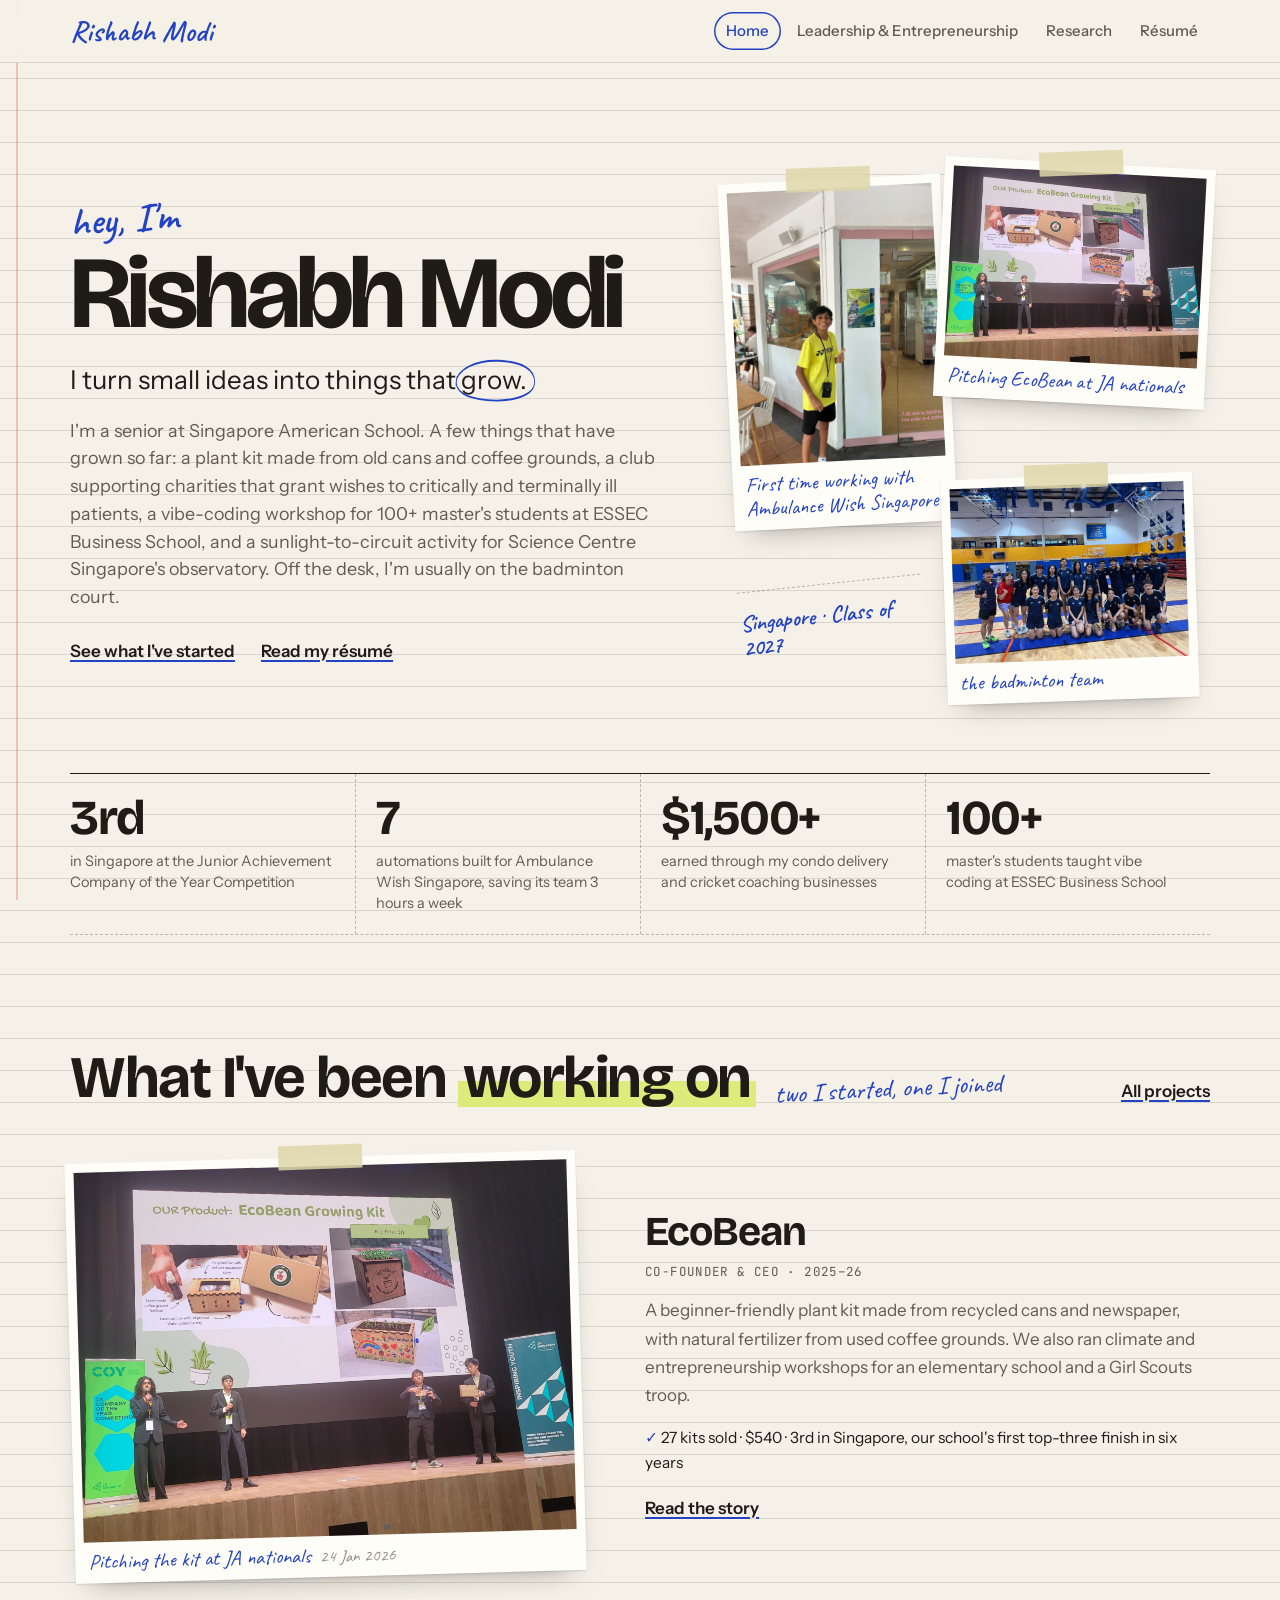
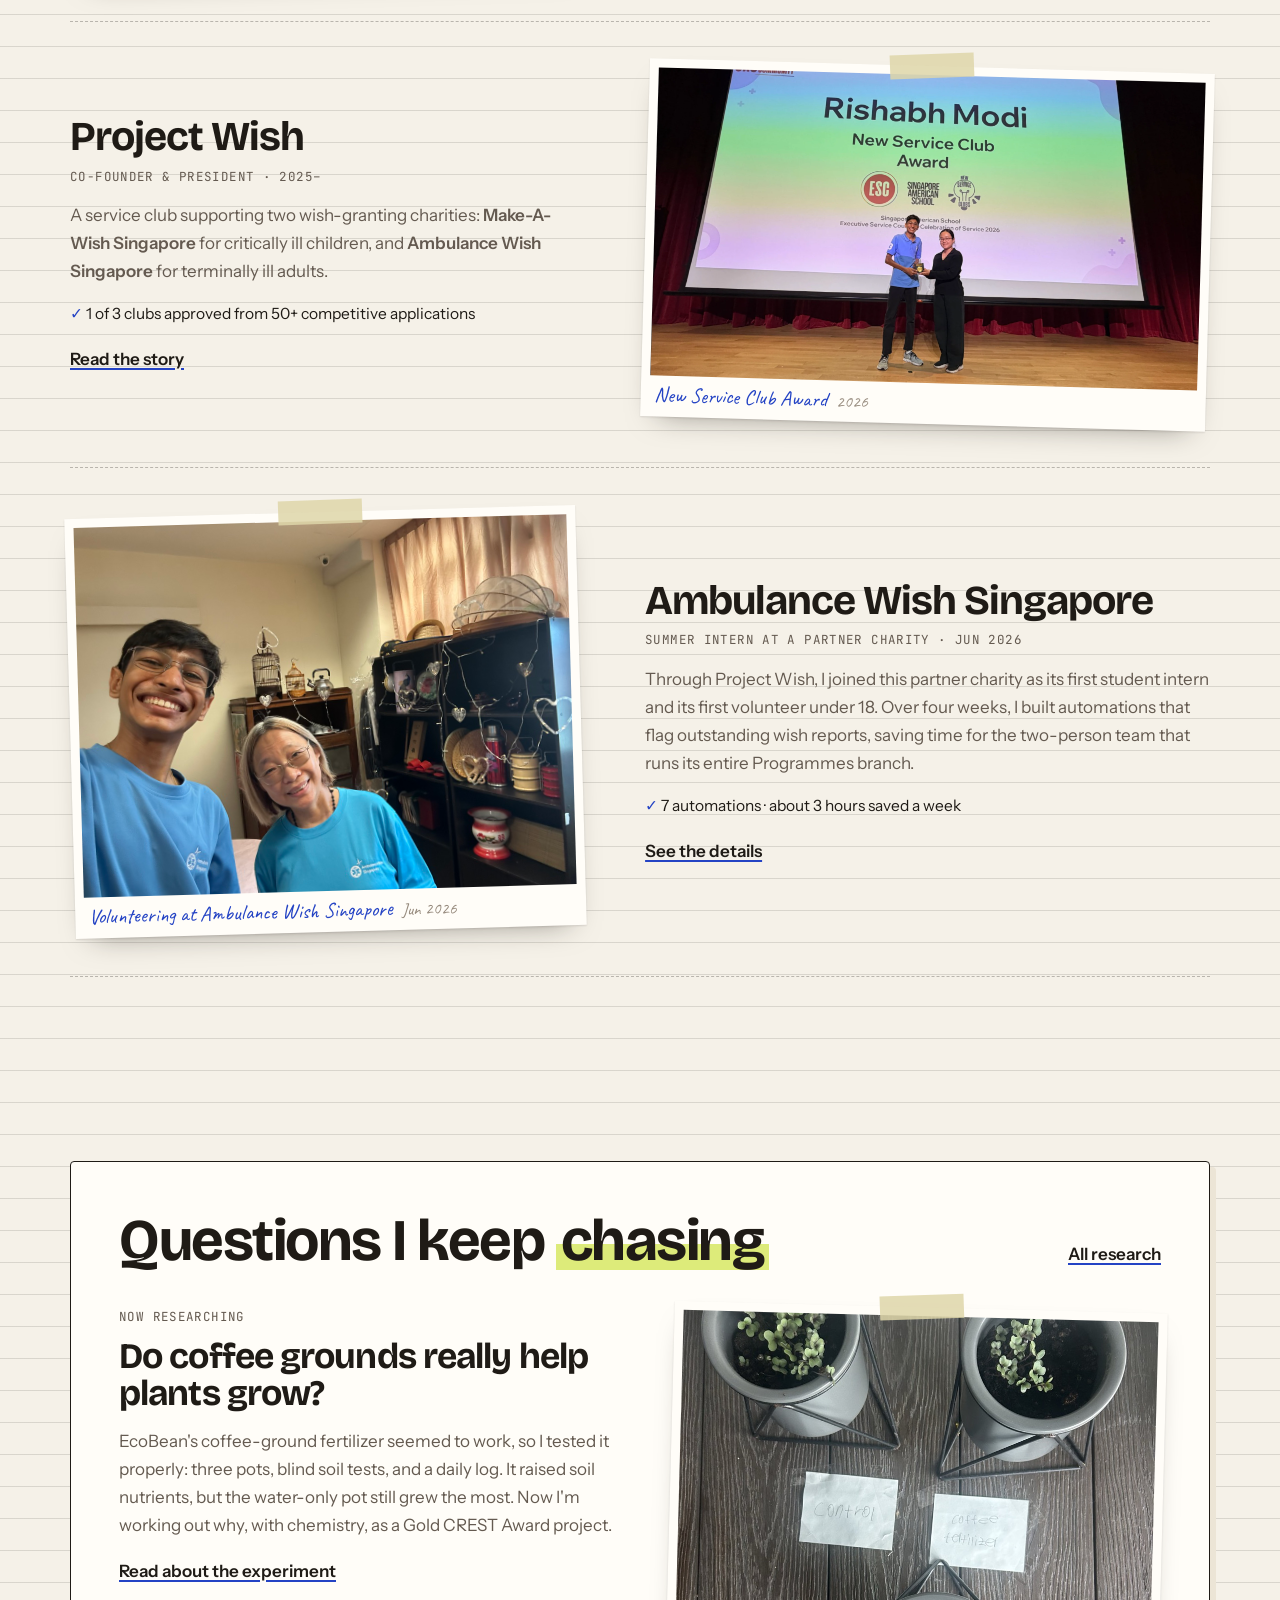
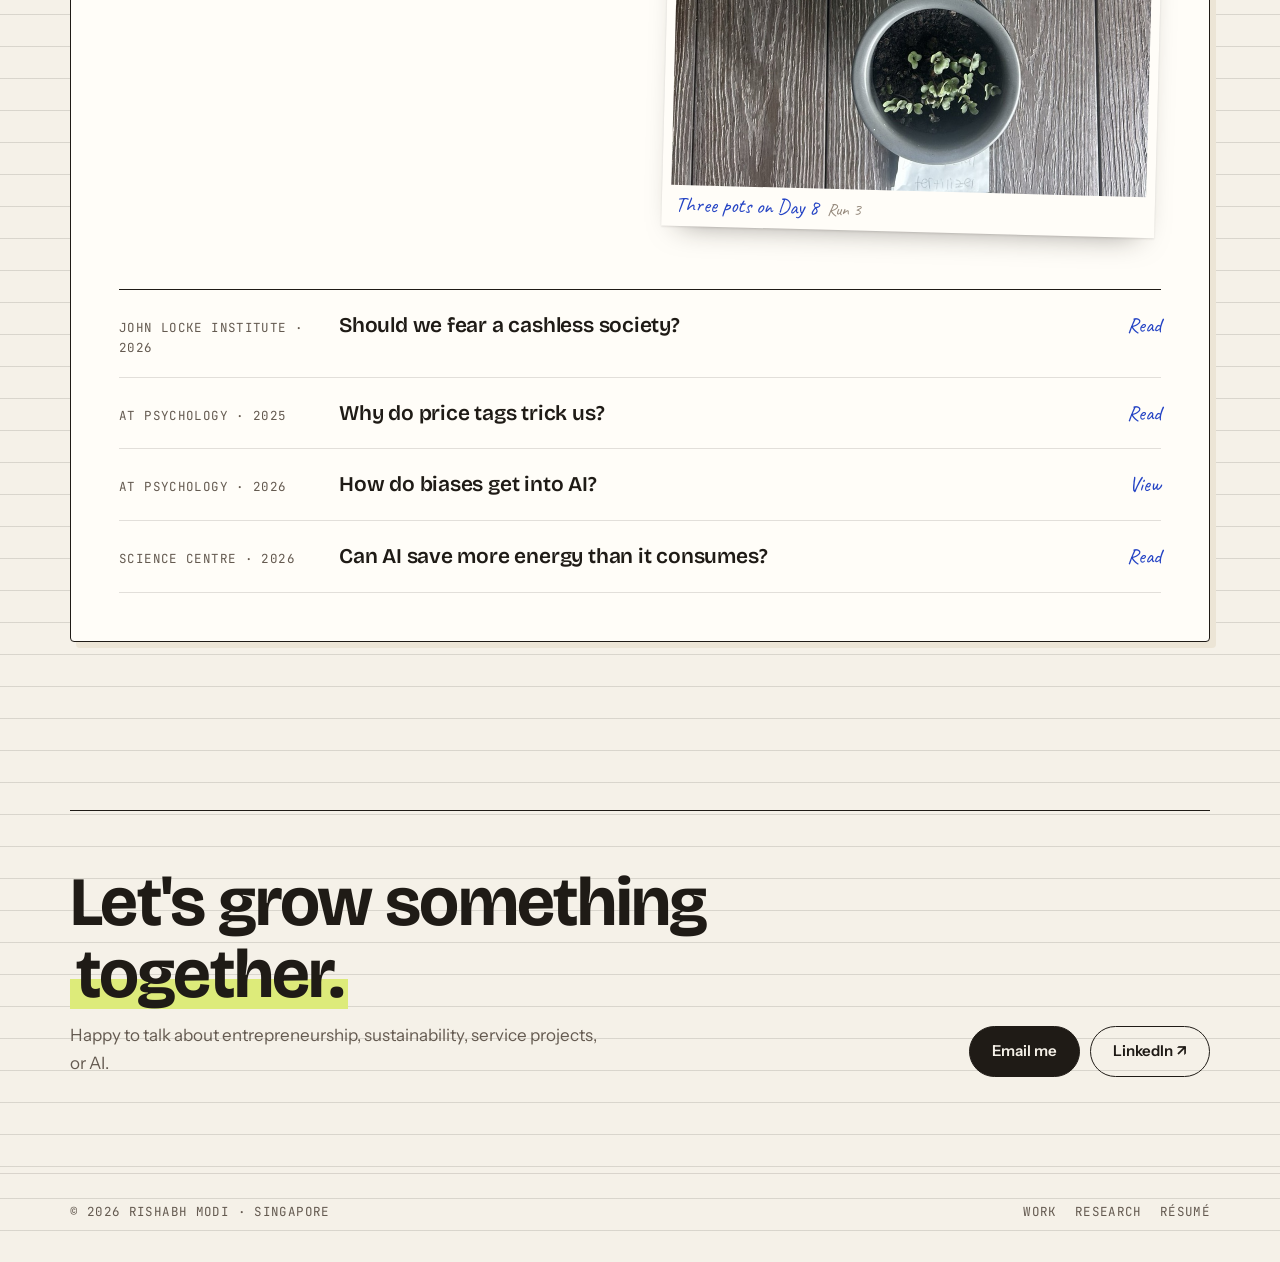
==== commit a1b8cf72: "Replace blurry poster photo with a sharp one Co-Authored-By: Claude Opus 5.5 <noreply@anthropic.com>" ====
--- a/index.html
+++ b/index.html
@@ -40,7 +40,7 @@
       </div>
       <div class="pile" data-photos>
         <span class="hand note">Singapore · Class of 2027</span>
-        <figure class="spec p1"><img src="images/photos/wish-poster-me.jpg" width="900" height="1200" style="--ar:3/4" alt="A thumbs up beside a Cycle of Peace poster for Ambulance Wish Singapore, 2024"><figcaption>First time working with Ambulance Wish Singapore</figcaption></figure>
+        <figure class="spec p1"><img src="images/photos/wish-poster-me.jpg" width="900" height="1200" style="--ar:3/4" alt="Rishabh giving a thumbs up beside a Cycle of Peace poster for Ambulance Wish Singapore outside a café, 2024"><figcaption>First time working with Ambulance Wish Singapore</figcaption></figure>
         <figure class="spec p2"><img src="images/photos/ecobean-pitch.webp" width="1920" height="1440" alt="Pitching the EcoBean growing kit on stage at the JA Company of the Year Competition"><figcaption>Pitching EcoBean at JA nationals</figcaption></figure>
         <figure class="spec p3"><img src="images/photos/badminton.jpg" width="1400" height="1050" alt="The SAS badminton team with coaches in the school gym"><figcaption>the badminton team</figcaption></figure>
       </div>
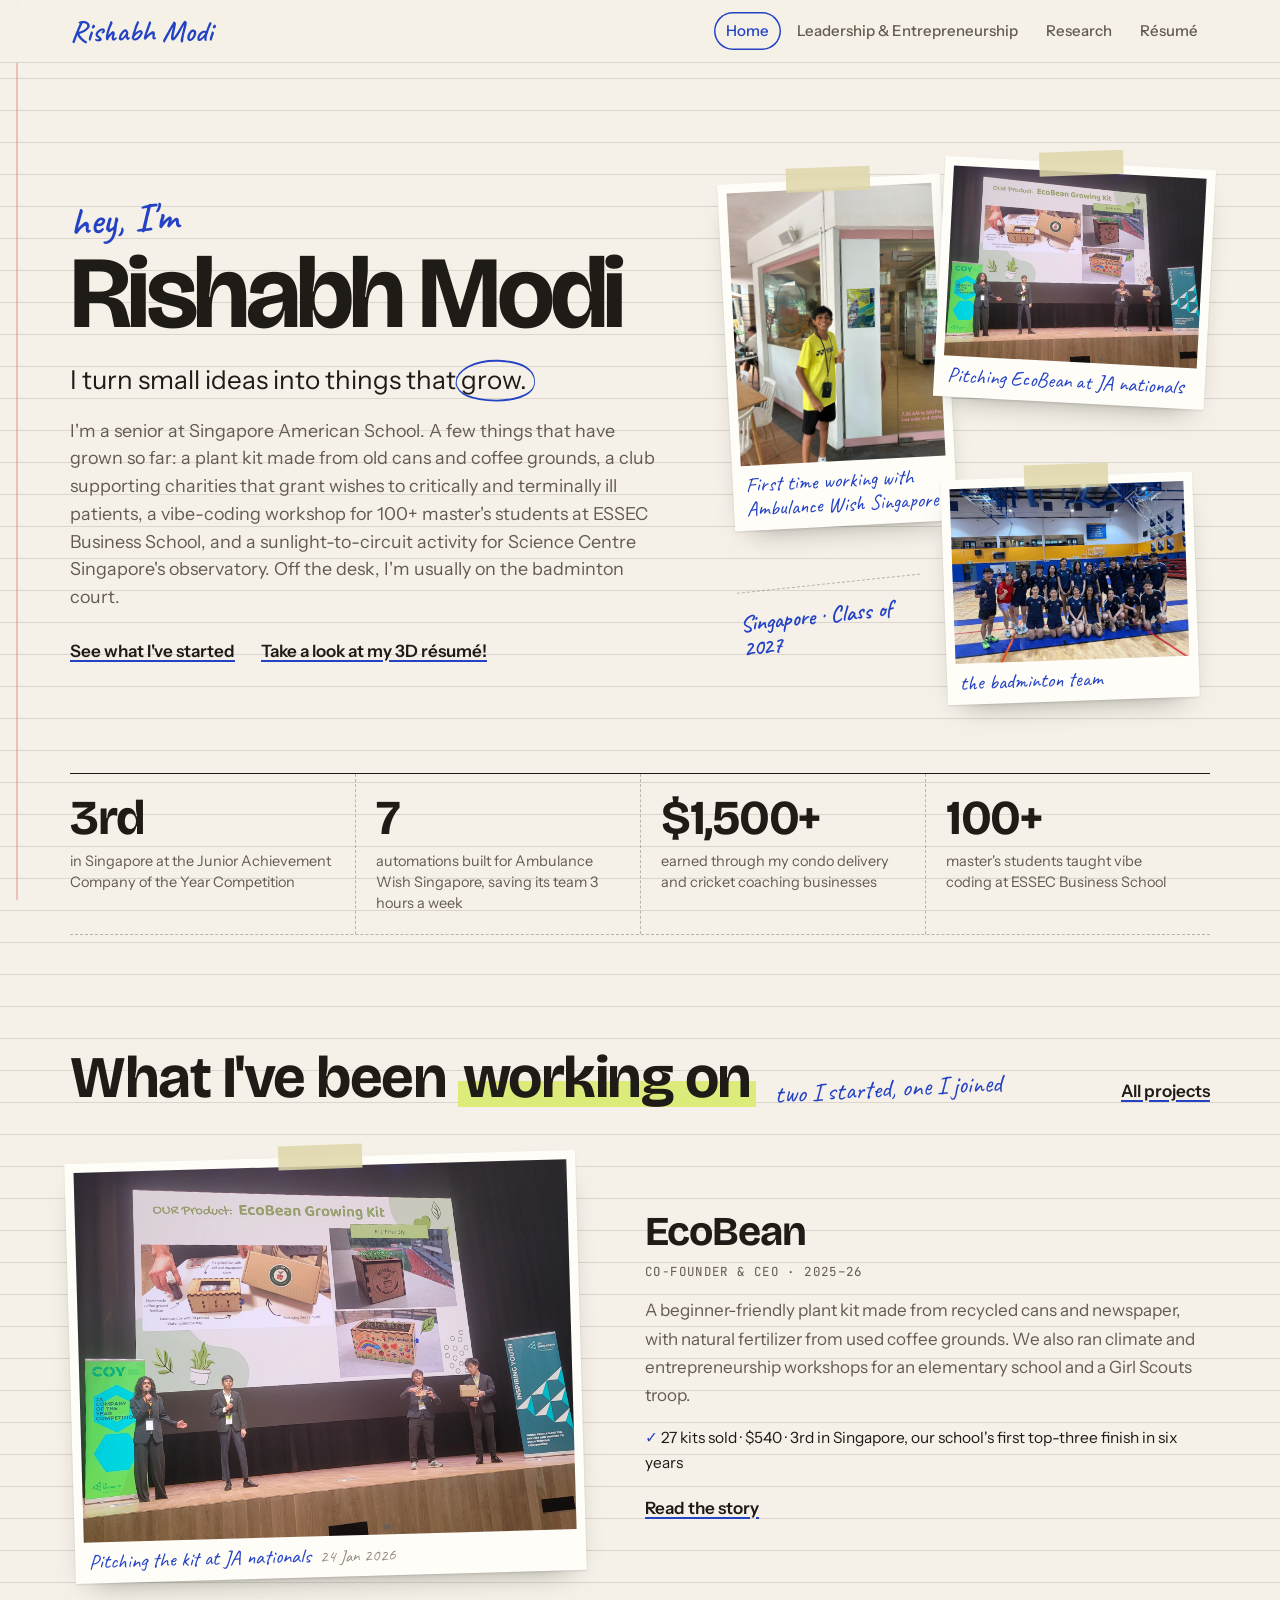
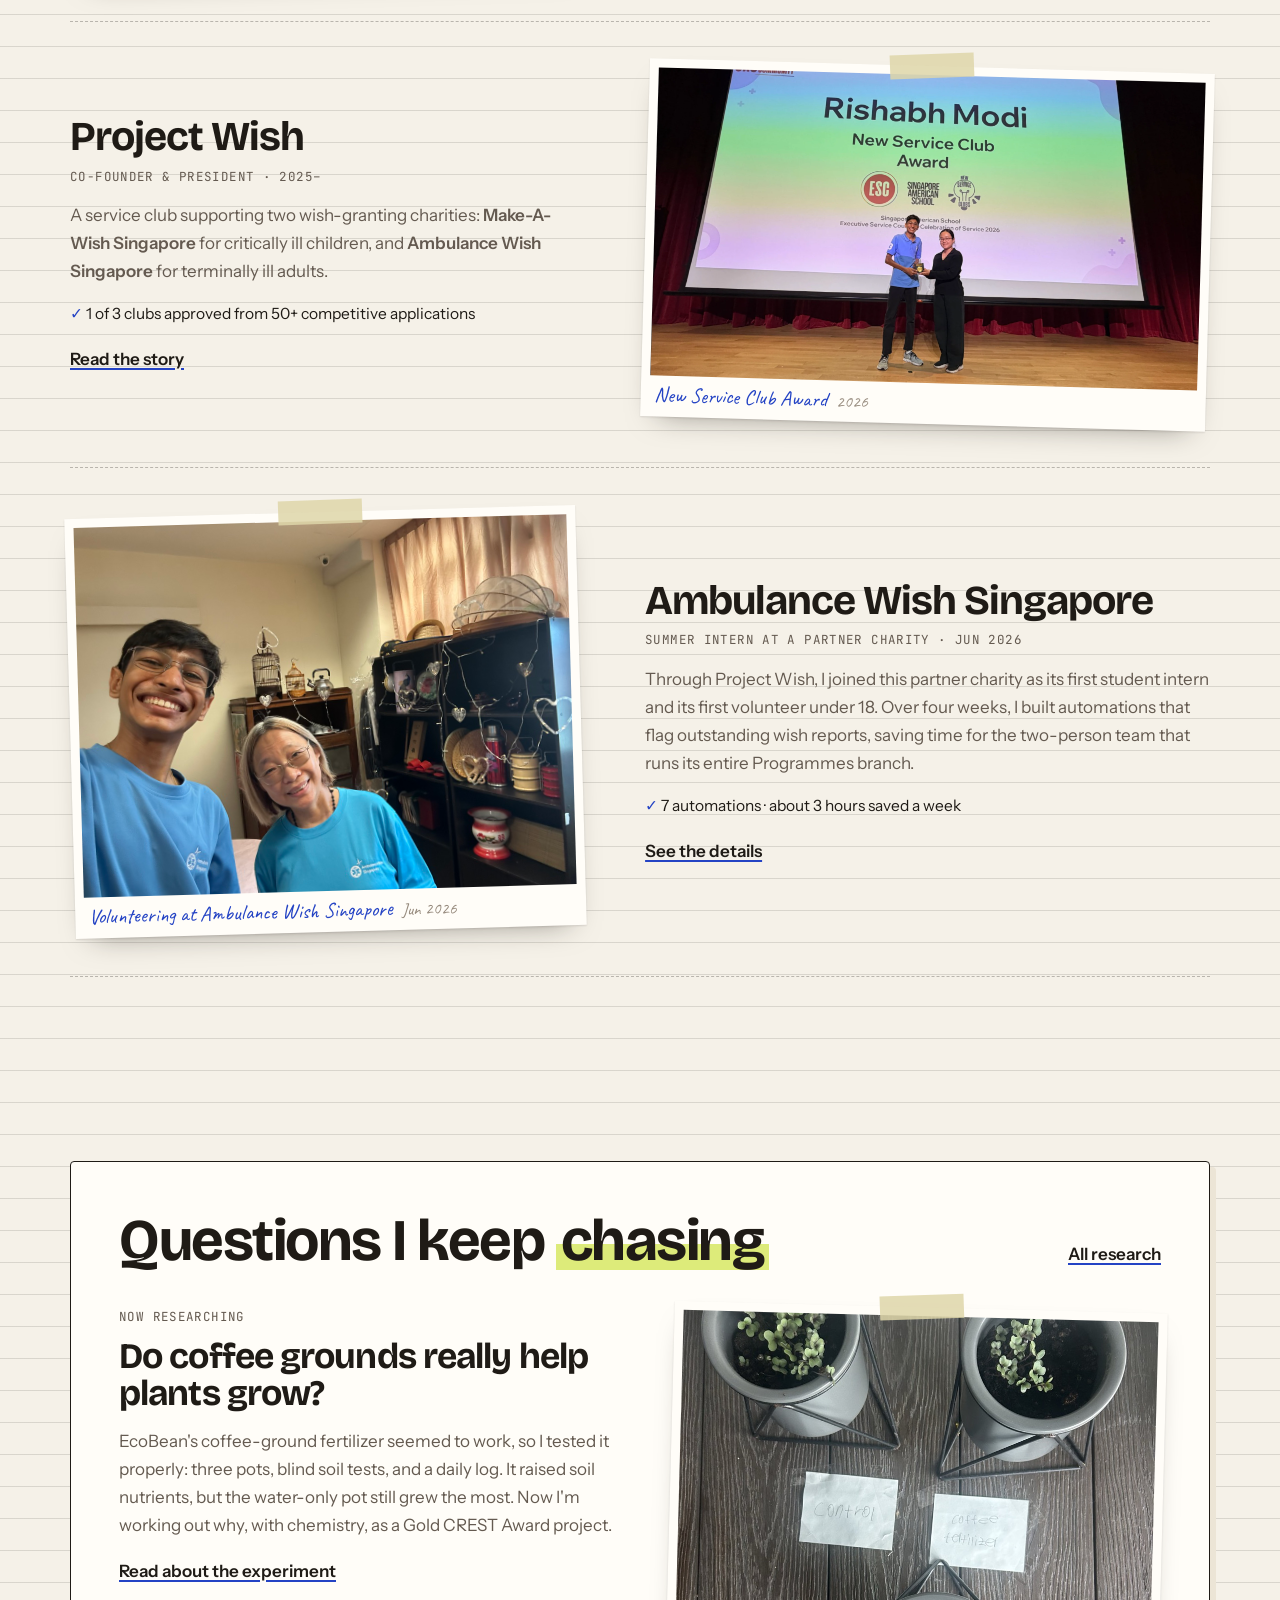
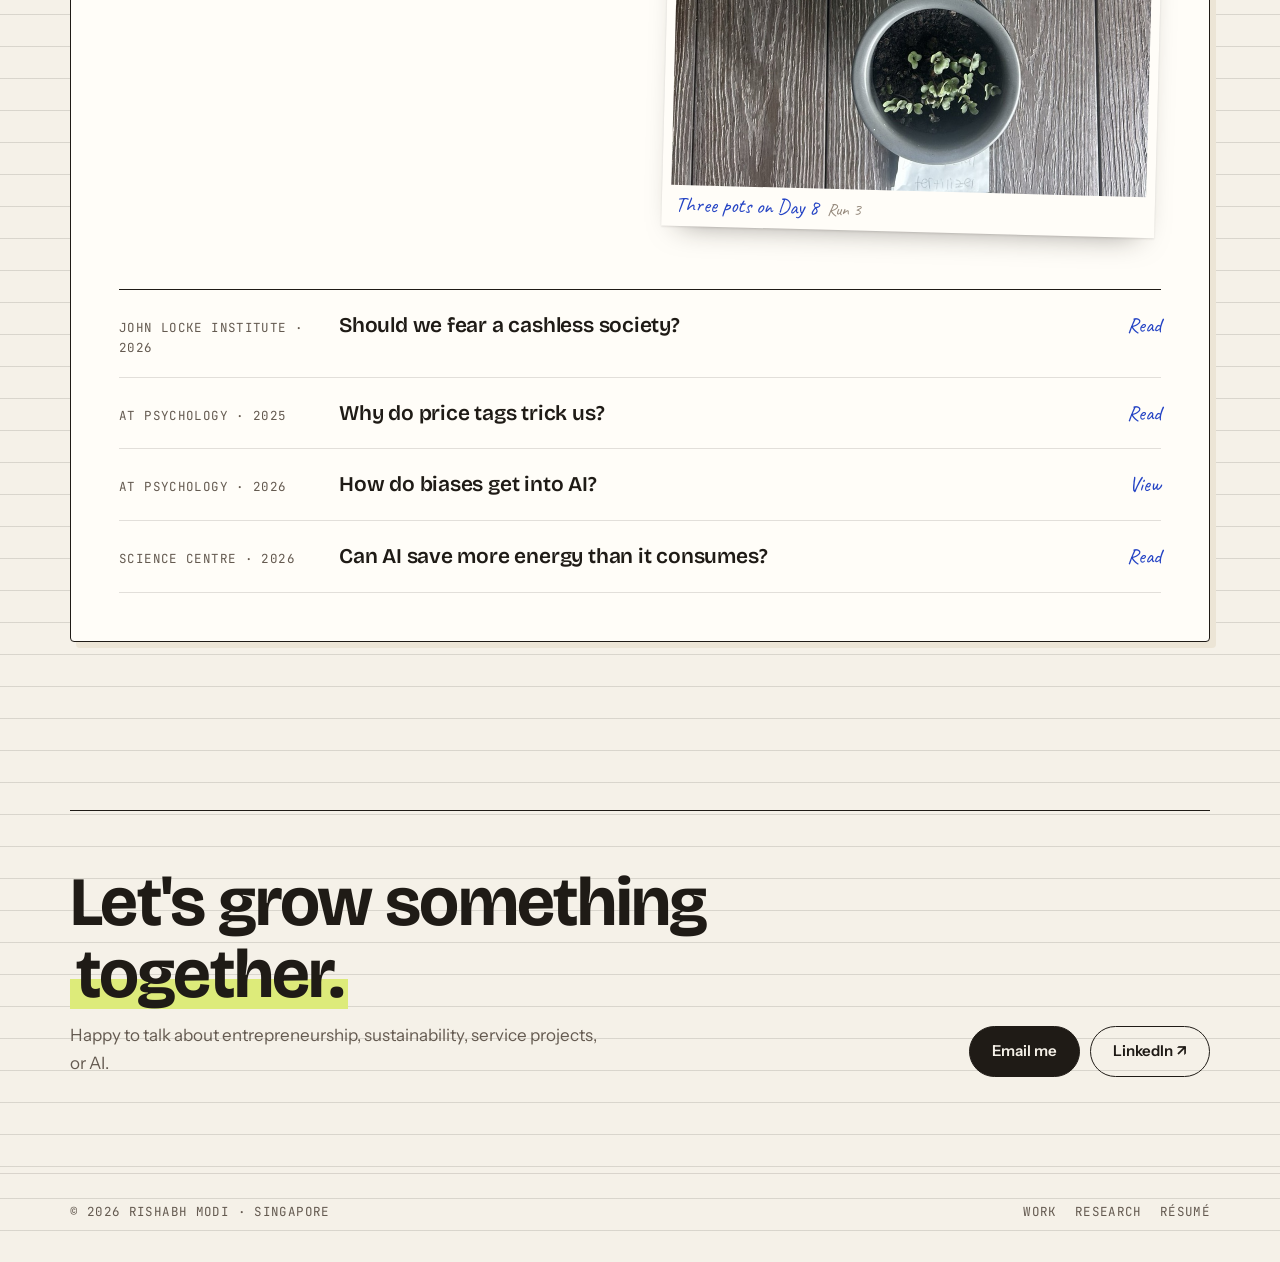
==== commit c90847d2: "Home hero link: Take a look at my 3D résumé! Co-Authored-By: Claude Opus 5.5 <noreply@anthropic.com>" ====
--- a/index.html
+++ b/index.html
@@ -35,7 +35,7 @@
         <p class="lede">I'm a senior at Singapore American School. A few things that have grown so far: a plant kit made from old cans and coffee grounds, a club supporting charities that grant wishes to critically and terminally ill patients, a vibe-coding workshop for 100+ master's students at ESSEC Business School, and a sunlight-to-circuit activity for Science Centre Singapore's observatory. Off the desk, I'm usually on the badminton court.</p>
         <div class="links">
           <a class="lnk" href="work.html">See what I've started</a>
-          <a class="lnk" href="resume.html">Read my résumé</a>
+          <a class="lnk" href="resume.html#3d">Take a look at my 3D résumé!</a>
         </div>
       </div>
       <div class="pile" data-photos>
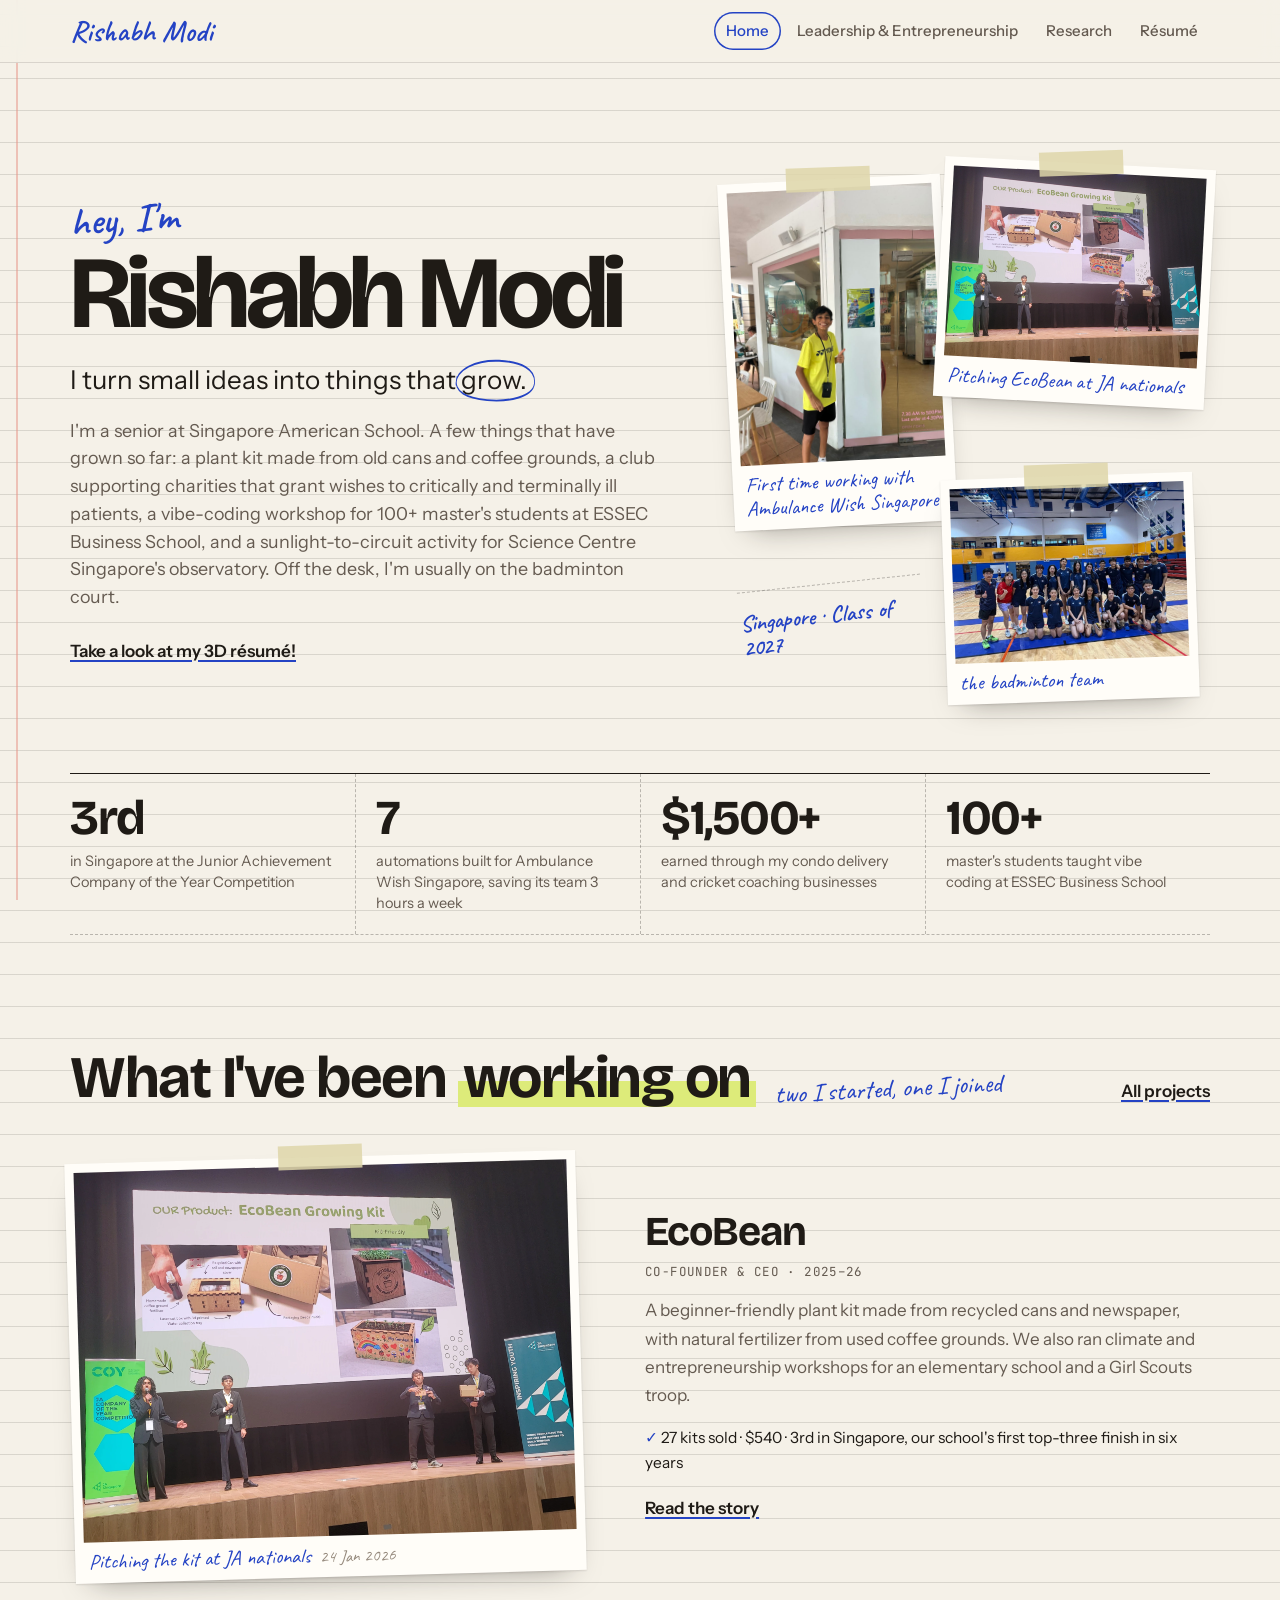
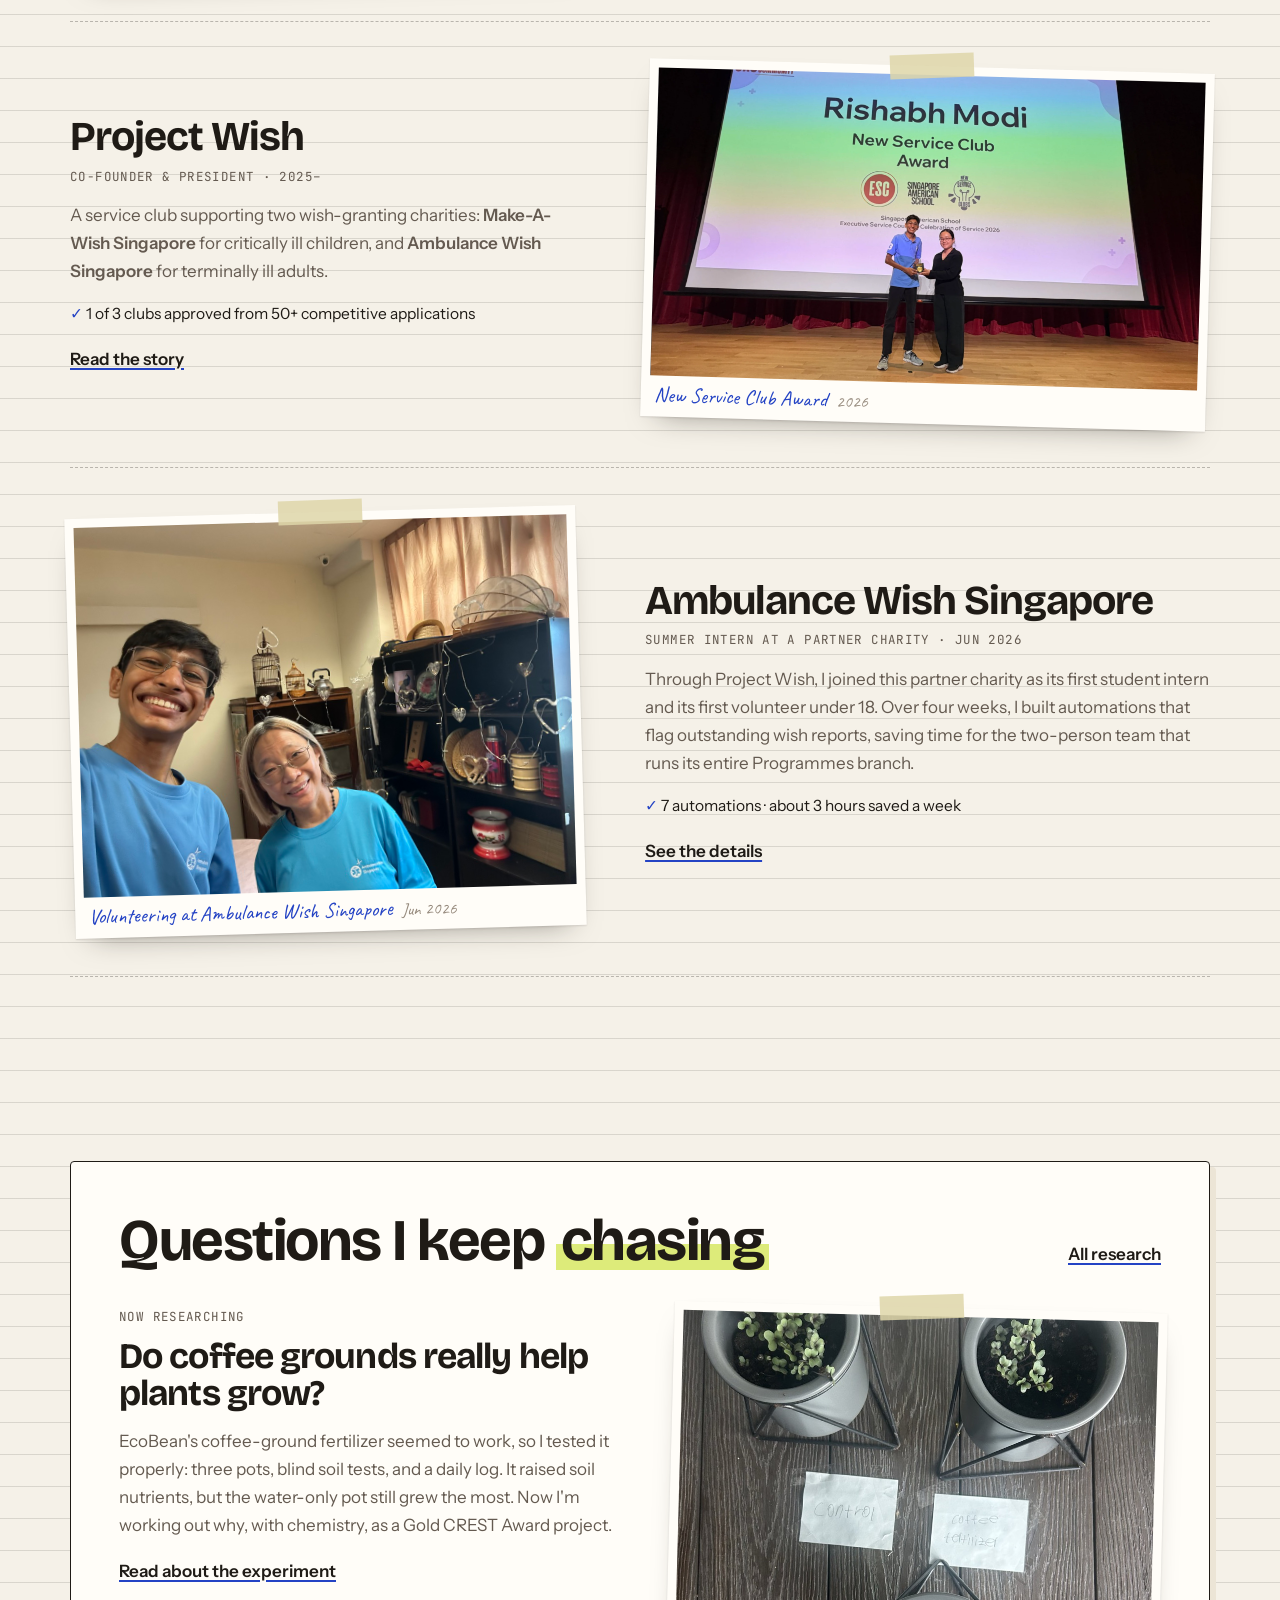
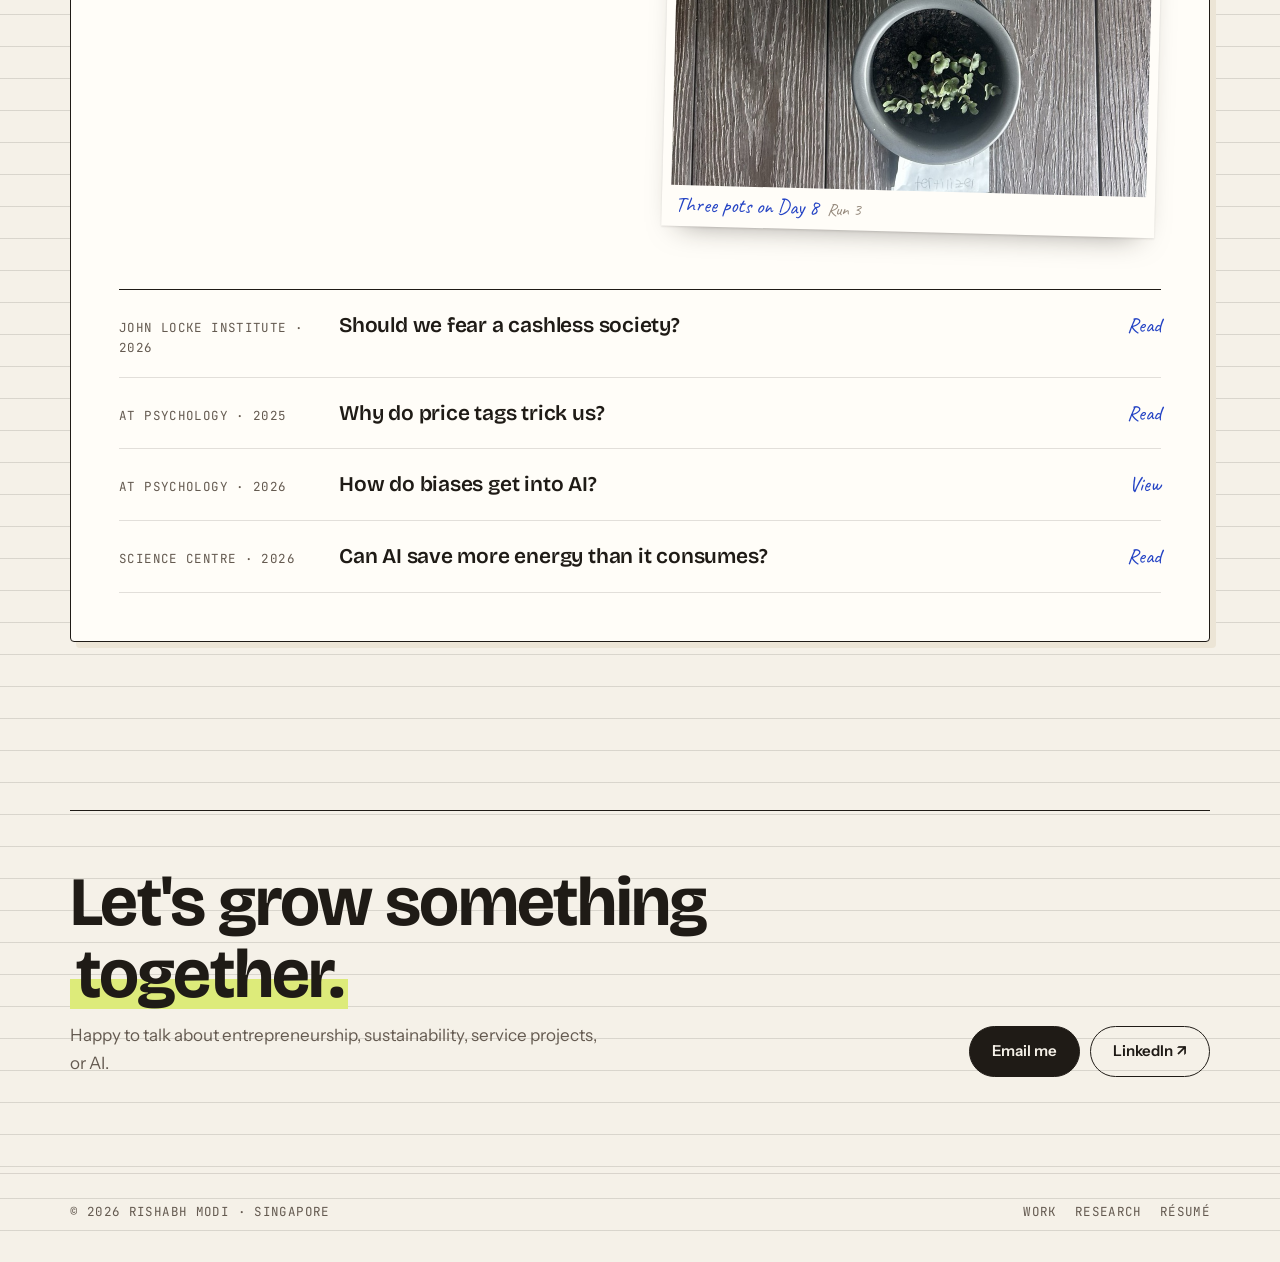
==== commit 8d5e63dd: "Bring back number count-up; drop See what I've started link Co-Authored-By: Claude Opus 5.5 <noreply" ====
--- a/index.html
+++ b/index.html
@@ -34,7 +34,6 @@
         <p class="tag">I turn small ideas into things that <span class="circled">grow.<svg viewBox="0 0 200 50" preserveAspectRatio="none" aria-hidden="true"><path d="M12 30C8 14 60 4 112 5c52 1 86 9 82 24-4 14-62 19-110 17C38 44 4 38 14 22"/></svg></span></p>
         <p class="lede">I'm a senior at Singapore American School. A few things that have grown so far: a plant kit made from old cans and coffee grounds, a club supporting charities that grant wishes to critically and terminally ill patients, a vibe-coding workshop for 100+ master's students at ESSEC Business School, and a sunlight-to-circuit activity for Science Centre Singapore's observatory. Off the desk, I'm usually on the badminton court.</p>
         <div class="links">
-          <a class="lnk" href="work.html">See what I've started</a>
           <a class="lnk" href="resume.html#3d">Take a look at my 3D résumé!</a>
         </div>
       </div>
@@ -50,9 +49,9 @@
   <section class="wrap">
     <div class="ledger rv">
       <div><b>3rd</b><span>in Singapore at the Junior Achievement Company of the Year Competition</span></div>
-      <div><b>7</b><span>automations built for Ambulance Wish Singapore, saving its team 3 hours a week</span></div>
-      <div><b>$1,500+</b><span>earned through my condo delivery and cricket coaching businesses</span></div>
-      <div><b>100+</b><span>master's students taught vibe coding at ESSEC Business School</span></div>
+      <div><b data-count="7">7</b><span>automations built for Ambulance Wish Singapore, saving its team 3 hours a week</span></div>
+      <div><b data-count="1500" data-prefix="$" data-suffix="+">$1,500+</b><span>earned through my condo delivery and cricket coaching businesses</span></div>
+      <div><b data-count="100" data-suffix="+">100+</b><span>master's students taught vibe coding at ESSEC Business School</span></div>
     </div>
   </section>
 
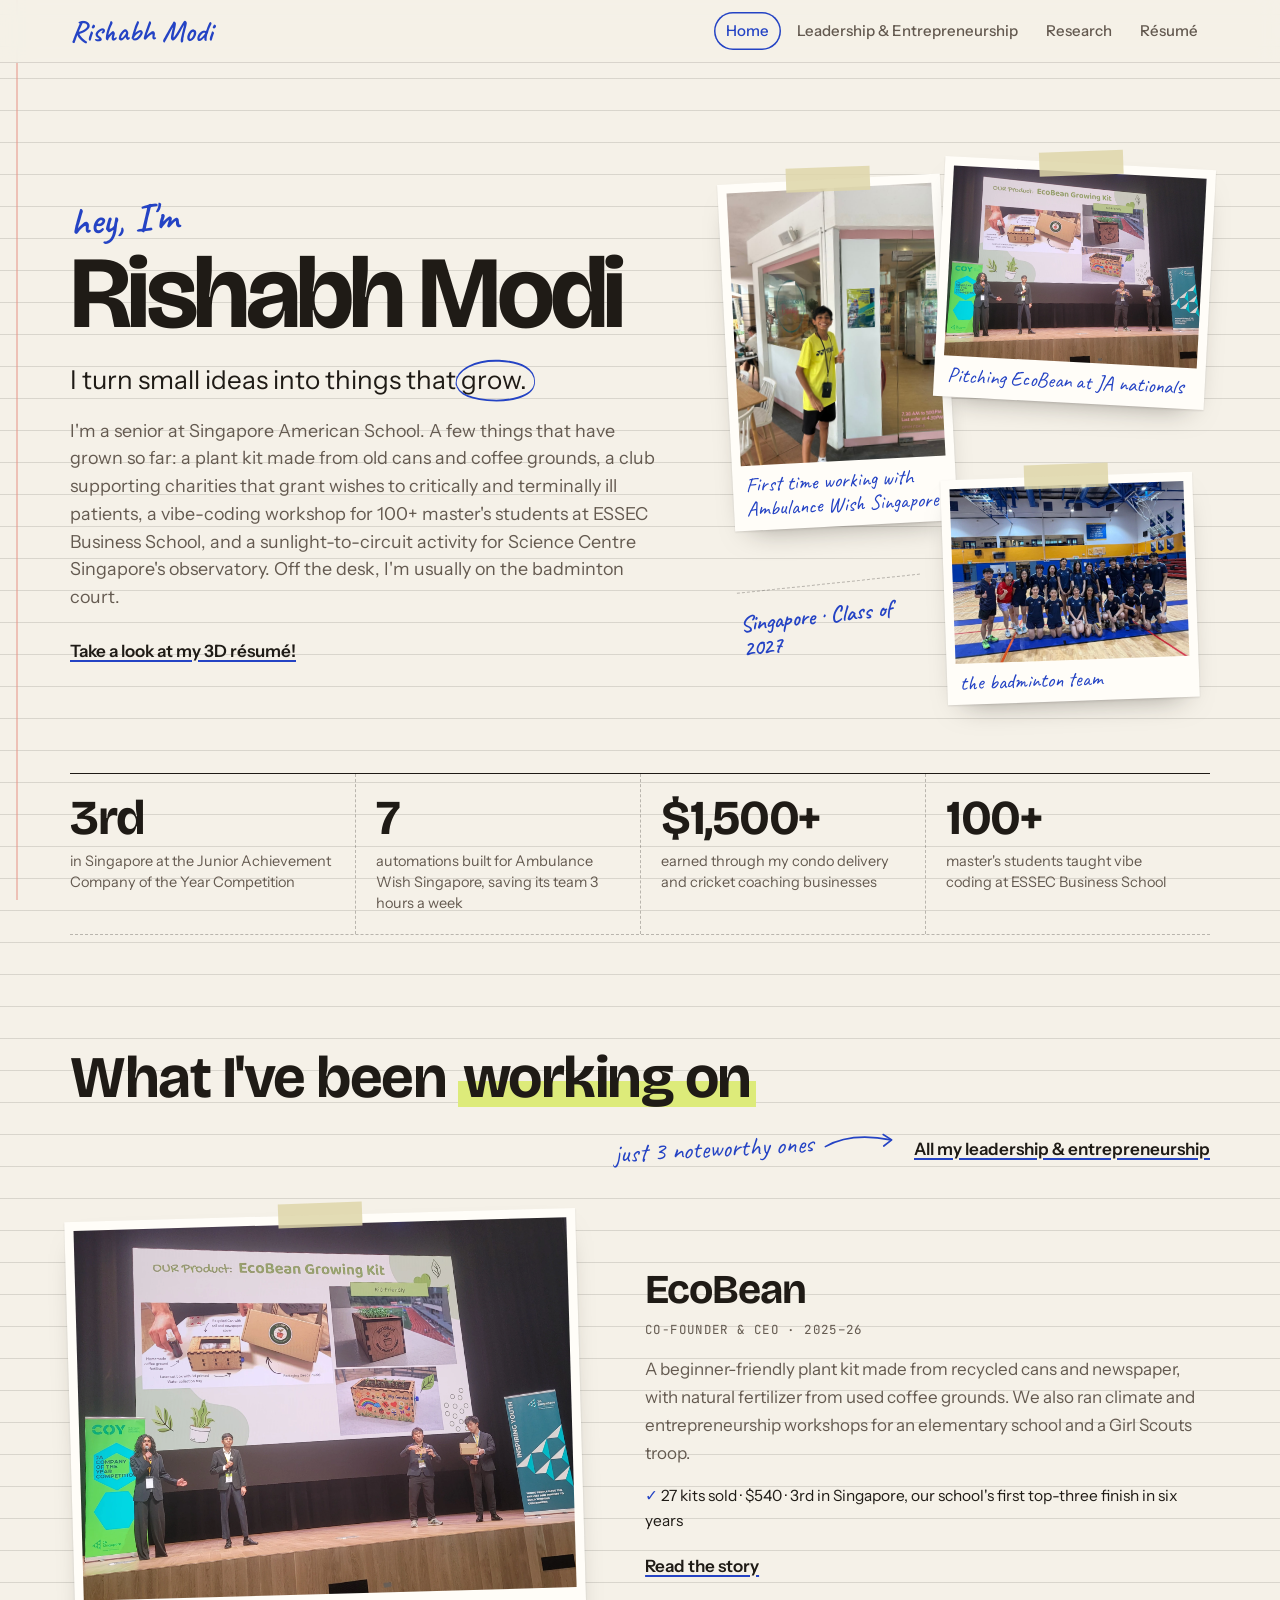
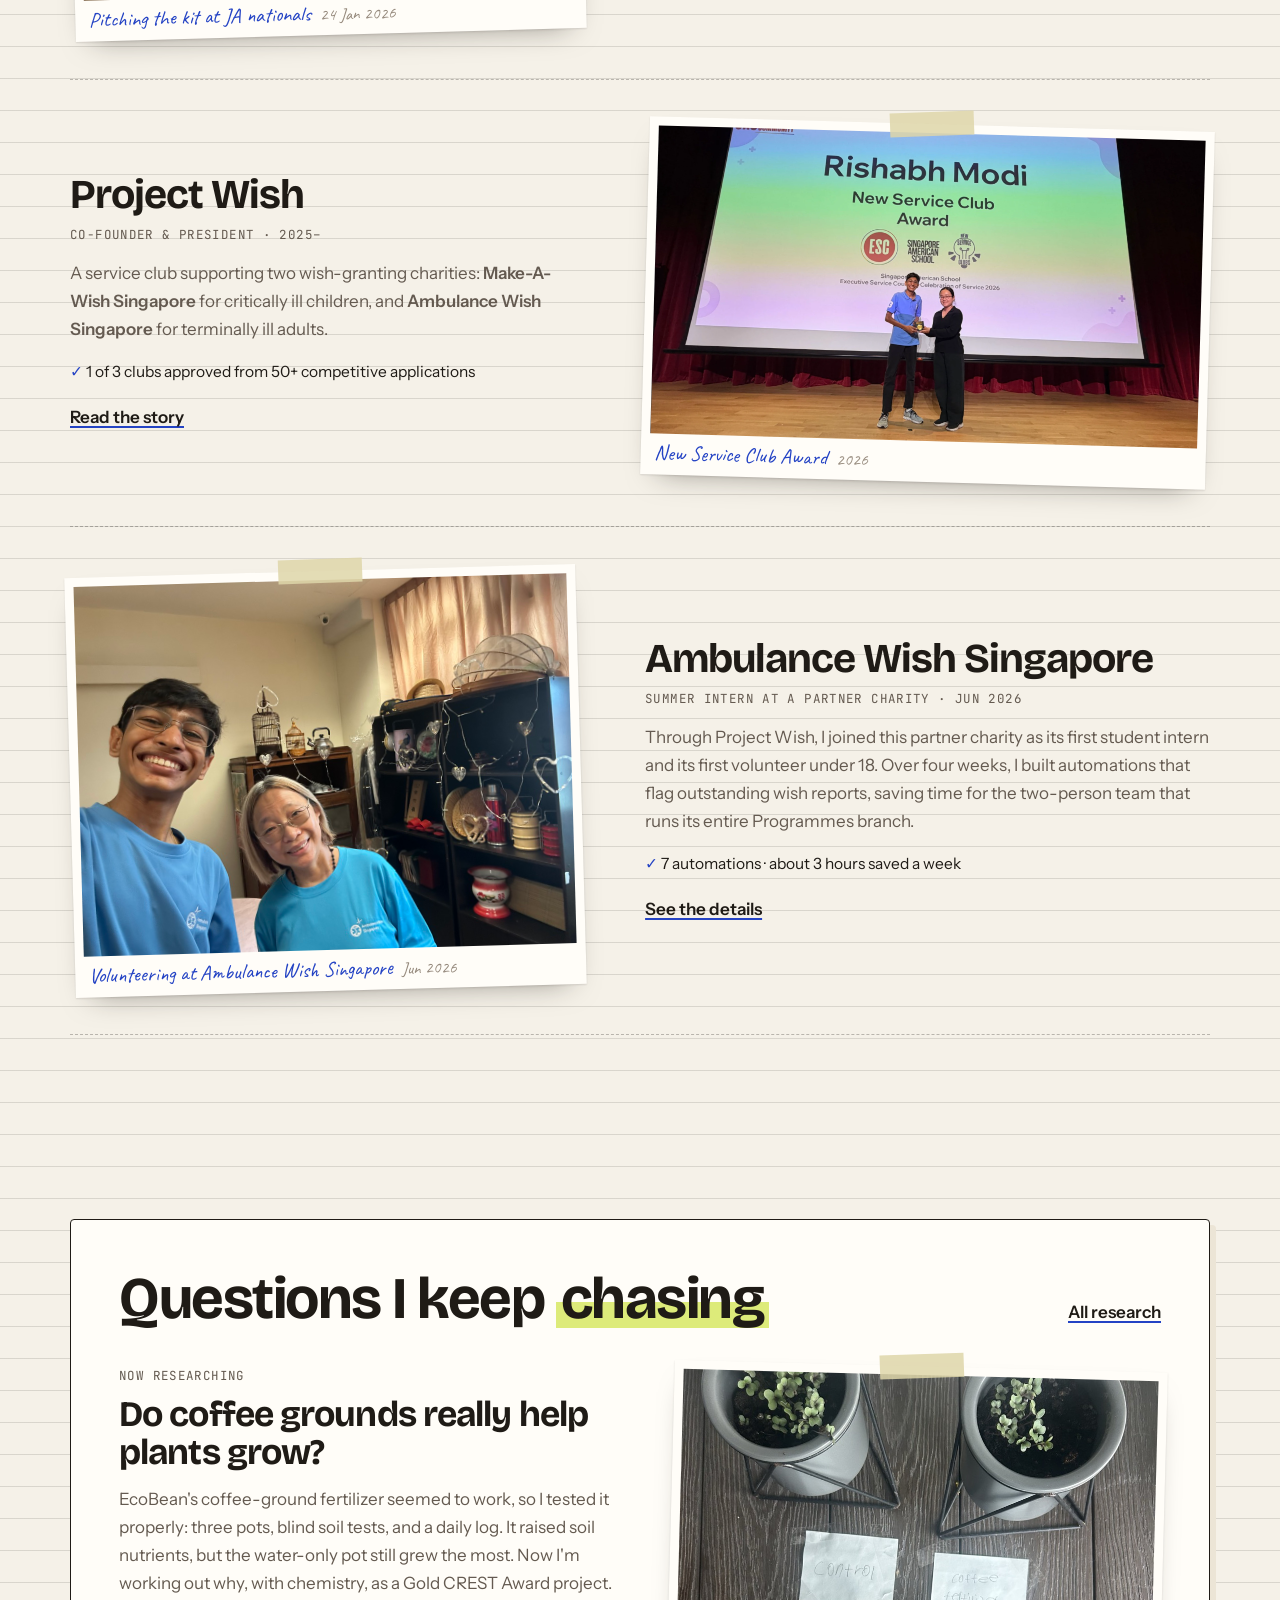
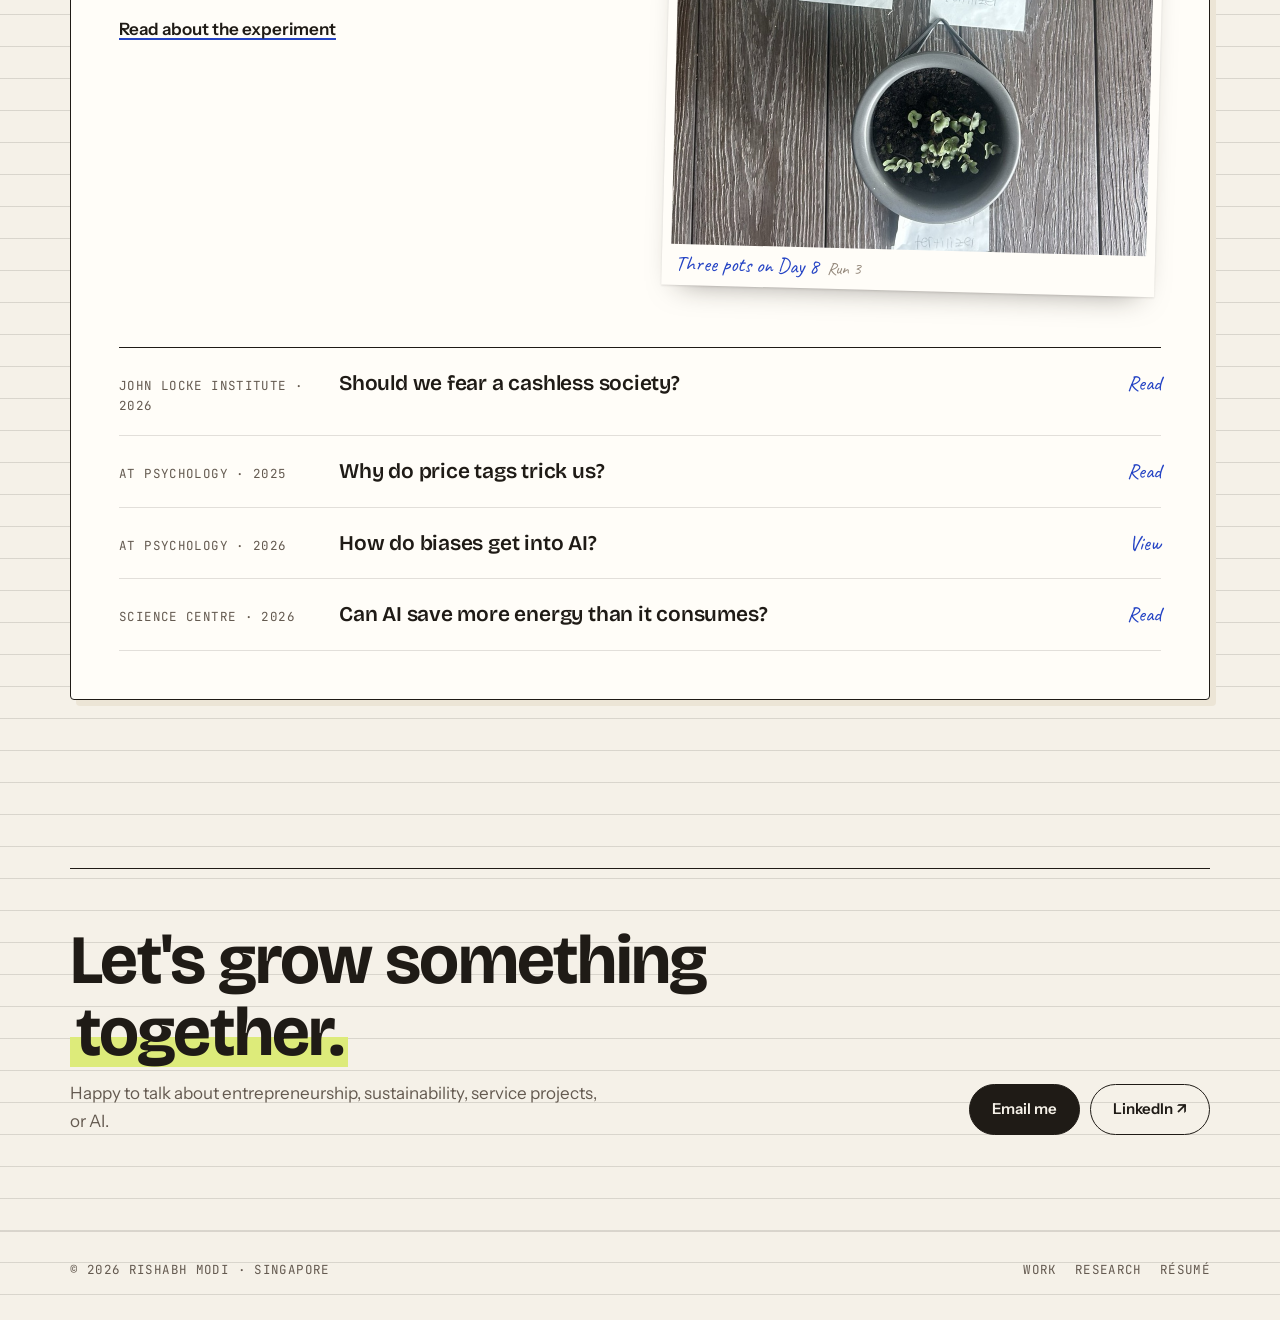
==== commit 17dedc06: "Home: just 3 noteworthy ones, with arrow to all leadership & entrepreneurship Co-Authored-By: Claude" ====
--- a/index.html
+++ b/index.html
@@ -57,7 +57,7 @@
 
   <section class="sec">
     <div class="wrap">
-      <div class="sec-head rv"><h2>What I've been <em>working on</em></h2><p>two I started, one I joined</p><a class="lnk more" href="work.html">All projects</a></div>
+      <div class="sec-head rv"><h2>What I've been <em>working on</em></h2><p class="pointer">just 3 noteworthy ones<svg viewBox="0 0 90 24" aria-hidden="true"><path d="M4 16C24 6 52 4 84 12"/><path d="M75 5L85 12L75 19"/></svg></p><a class="lnk more" href="work.html">All my leadership &amp; entrepreneurship</a></div>
       <div class="rows">
         <article class="row rv">
           <figure class="spec row-photo" data-photos><img src="images/photos/ecobean-pitch.webp" width="1920" height="1440" loading="lazy" alt="The EcoBean team presenting the growing kit on stage at the JA Company of the Year Competition"><figcaption>Pitching the kit at JA nationals <i>24 Jan 2026</i></figcaption></figure>
--- a/styles.css
+++ b/styles.css
@@ -98,6 +98,11 @@
 .sec-head h2 { font-size: clamp(36px, 4.6vw, 60px); }
 .sec-head p { font-family: var(--hand); font-size: 26px; color: var(--pen); transform: rotate(-3deg); }
 .sec-head .more { margin-left: auto; }
+.sec-head .pointer { display: inline-flex; align-items: center; gap: 8px; margin-left: auto; }
+.sec-head .pointer + .more { margin-left: 0; }
+.sec-head:has(.pointer) h2 { flex-basis: 100%; }
+.sec-head .pointer svg { width: 74px; height: 22px; flex: none; overflow: visible; }
+.sec-head .pointer path { fill: none; stroke: var(--pen); stroke-width: 2; stroke-linecap: round; stroke-linejoin: round; }
 
 /* home: project rows */
 .row { display: grid; grid-template-columns: minmax(0, .95fr) minmax(0, 1.05fr); gap: clamp(28px, 5vw, 64px); align-items: center; padding: 44px 0; border-bottom: 1px dashed var(--rule2); }
@@ -251,7 +256,10 @@
 .court-nav button { flex: none; padding: 6px 12px; border: 0; border-radius: 999px; background: transparent; font: 500 13.5px var(--bd); color: var(--mut); cursor: pointer; white-space: nowrap; }
 .court-nav button b { font-family: var(--hand); font-size: 18px; color: var(--pen); margin-right: 4px; }
 .court-nav button:hover, .court-nav button[aria-pressed="true"] { background: var(--paper2); color: var(--ink); }
-.tree-hint { position: absolute; z-index: 3; left: 18px; bottom: 14px; font-family: var(--hand); font-size: 22px; color: var(--pen); }
+.text-hint { position: relative; margin: -10px 0 16px; padding-left: 66px; font-family: var(--hand); font-size: 24px; line-height: 1.2; color: var(--pen); }
+.text-hint[hidden] { display: none; }
+.text-hint svg { position: absolute; left: 6px; top: -38px; width: 60px; height: 56px; overflow: visible; }
+.text-hint path { fill: none; stroke: var(--pen); stroke-width: 2; stroke-linecap: round; stroke-linejoin: round; }
 .tree-panel { position: absolute; z-index: 4; right: 14px; top: 64px; bottom: 14px; width: min(340px, calc(100% - 28px)); padding: 20px 20px 22px; background: rgba(255,253,248,.97); border: 1.5px solid var(--ink); border-radius: 6px; overflow-y: auto; box-shadow: 0 18px 40px -24px rgba(31,27,22,.6); }
 .tree-panel[hidden] { display: none; }
 .tree-close { position: absolute; top: 10px; right: 10px; width: 32px; height: 32px; border-radius: 50%; border: 1px solid var(--rule2); background: var(--card); font-size: 18px; line-height: 1; cursor: pointer; color: var(--ink); }
@@ -331,8 +339,8 @@
   .tree-stage { height: 78vh; min-height: 460px; }
   .tree-panel { top: auto; left: 10px; right: 10px; bottom: 10px; width: auto; max-height: 52%; }
   .court-nav { top: 10px; }
-  .tree-hint { display: none; }
   .viewer, .gallery { padding: 0; }
   .viewer-box, .gallery-box { height: 100%; width: 100%; border: 0; border-radius: 0; }
 }
 @media (max-width: 480px) { .pile .note { display: none; } }
+@media (max-width: 700px) { .sec-head .pointer { margin-left: 0; } .sec-head .pointer svg { transform: rotate(90deg); width: 40px; } }
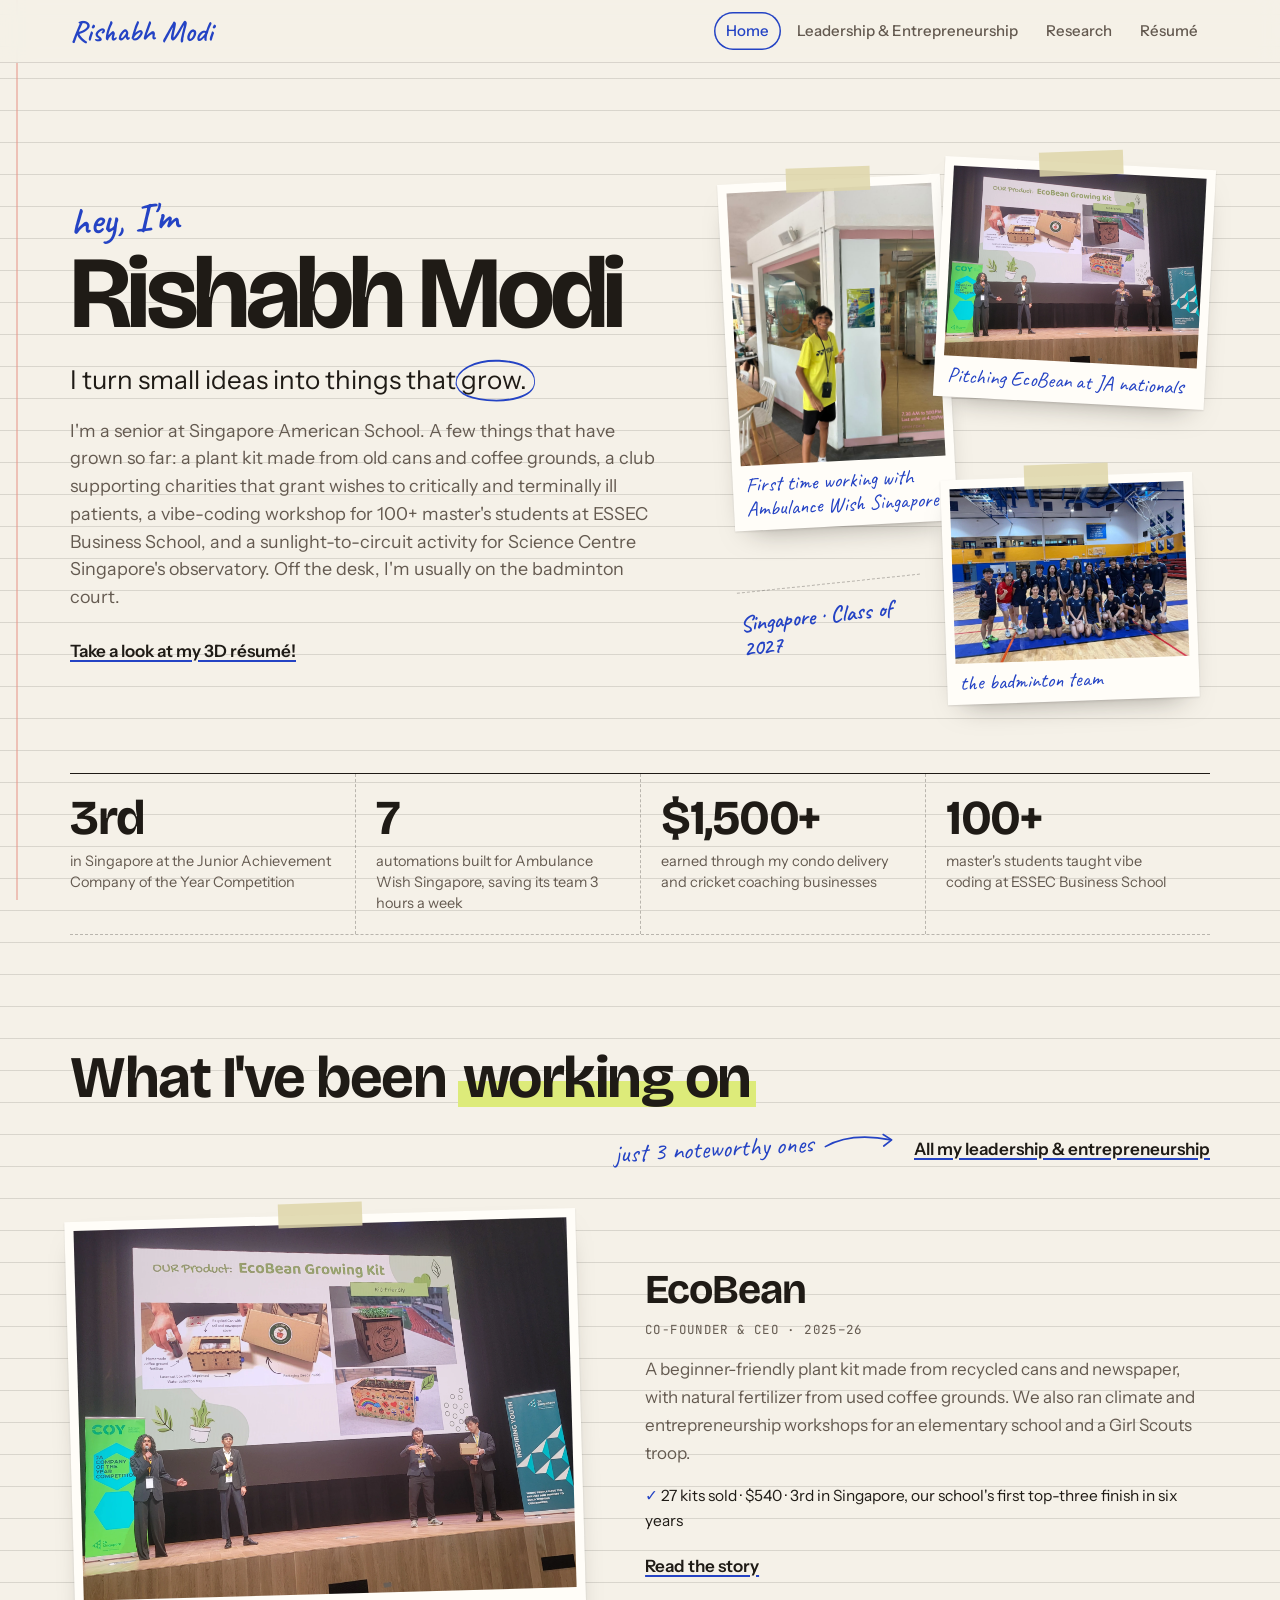
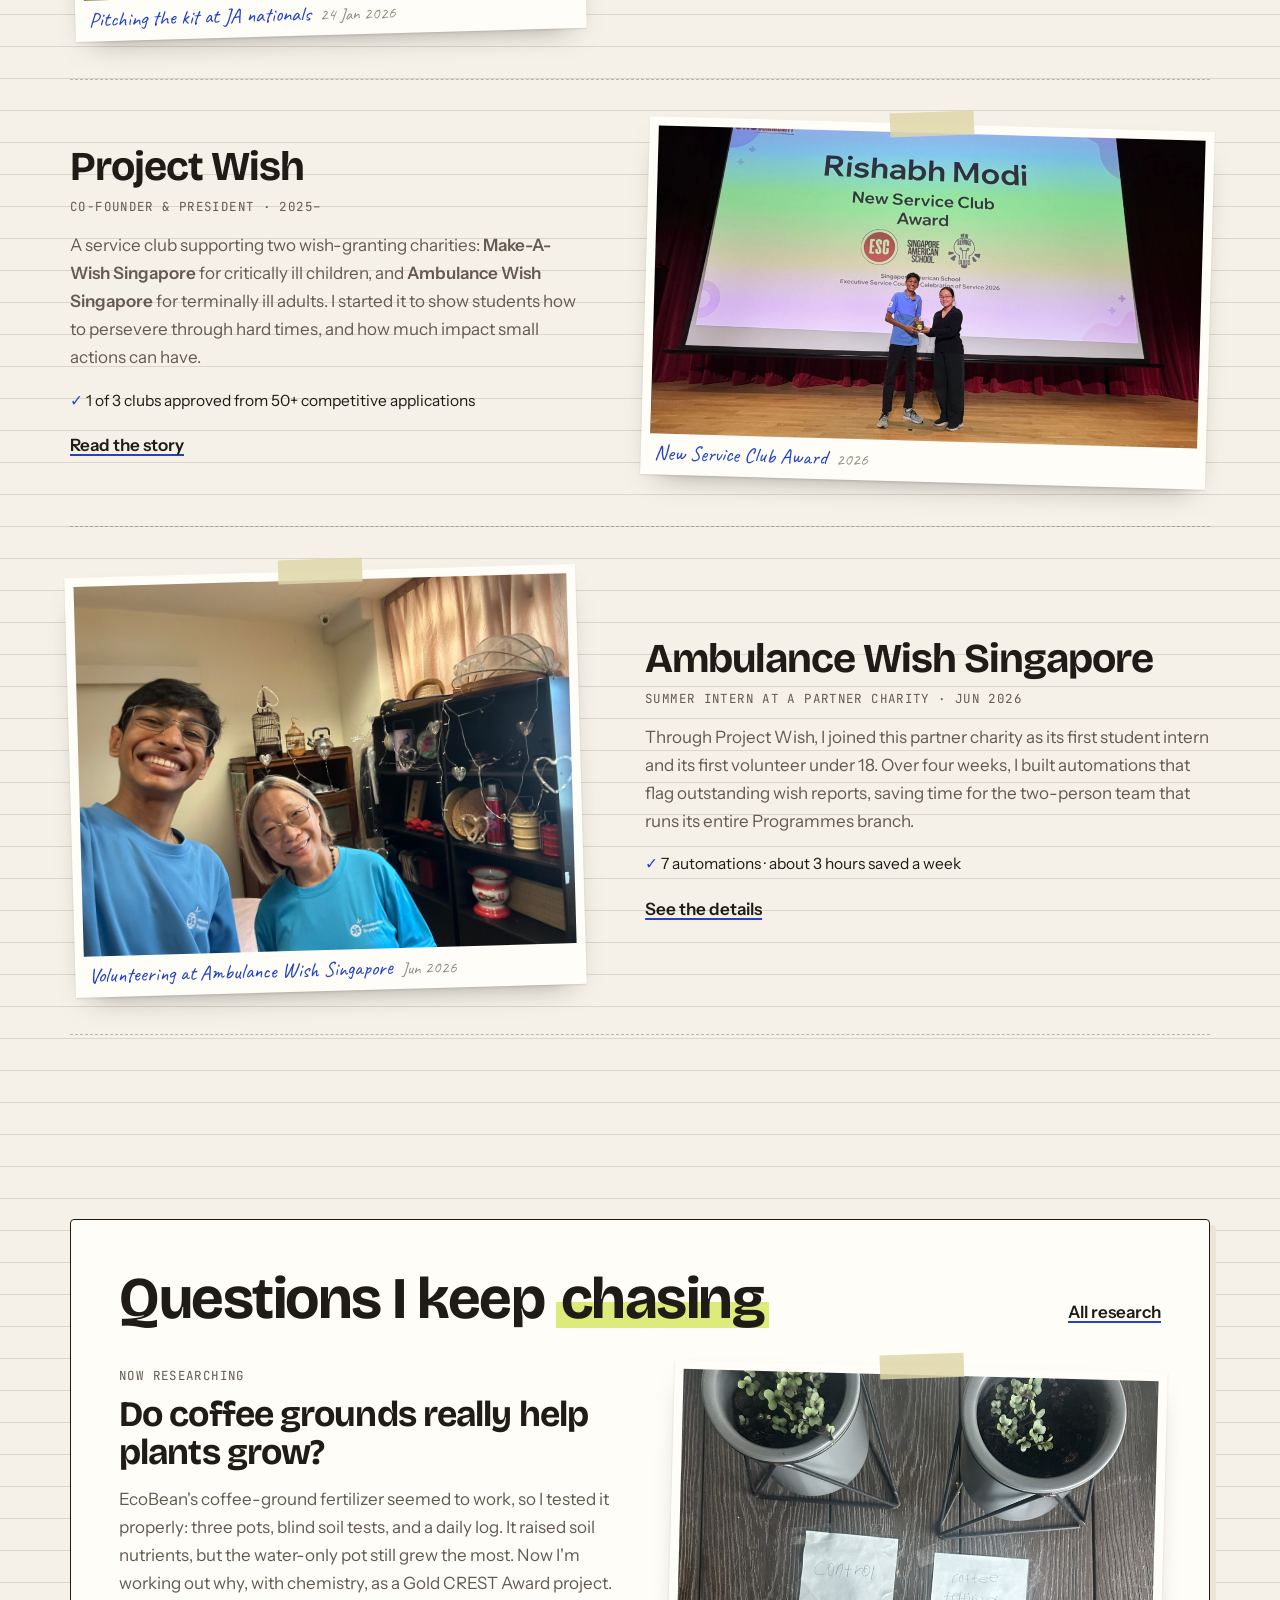
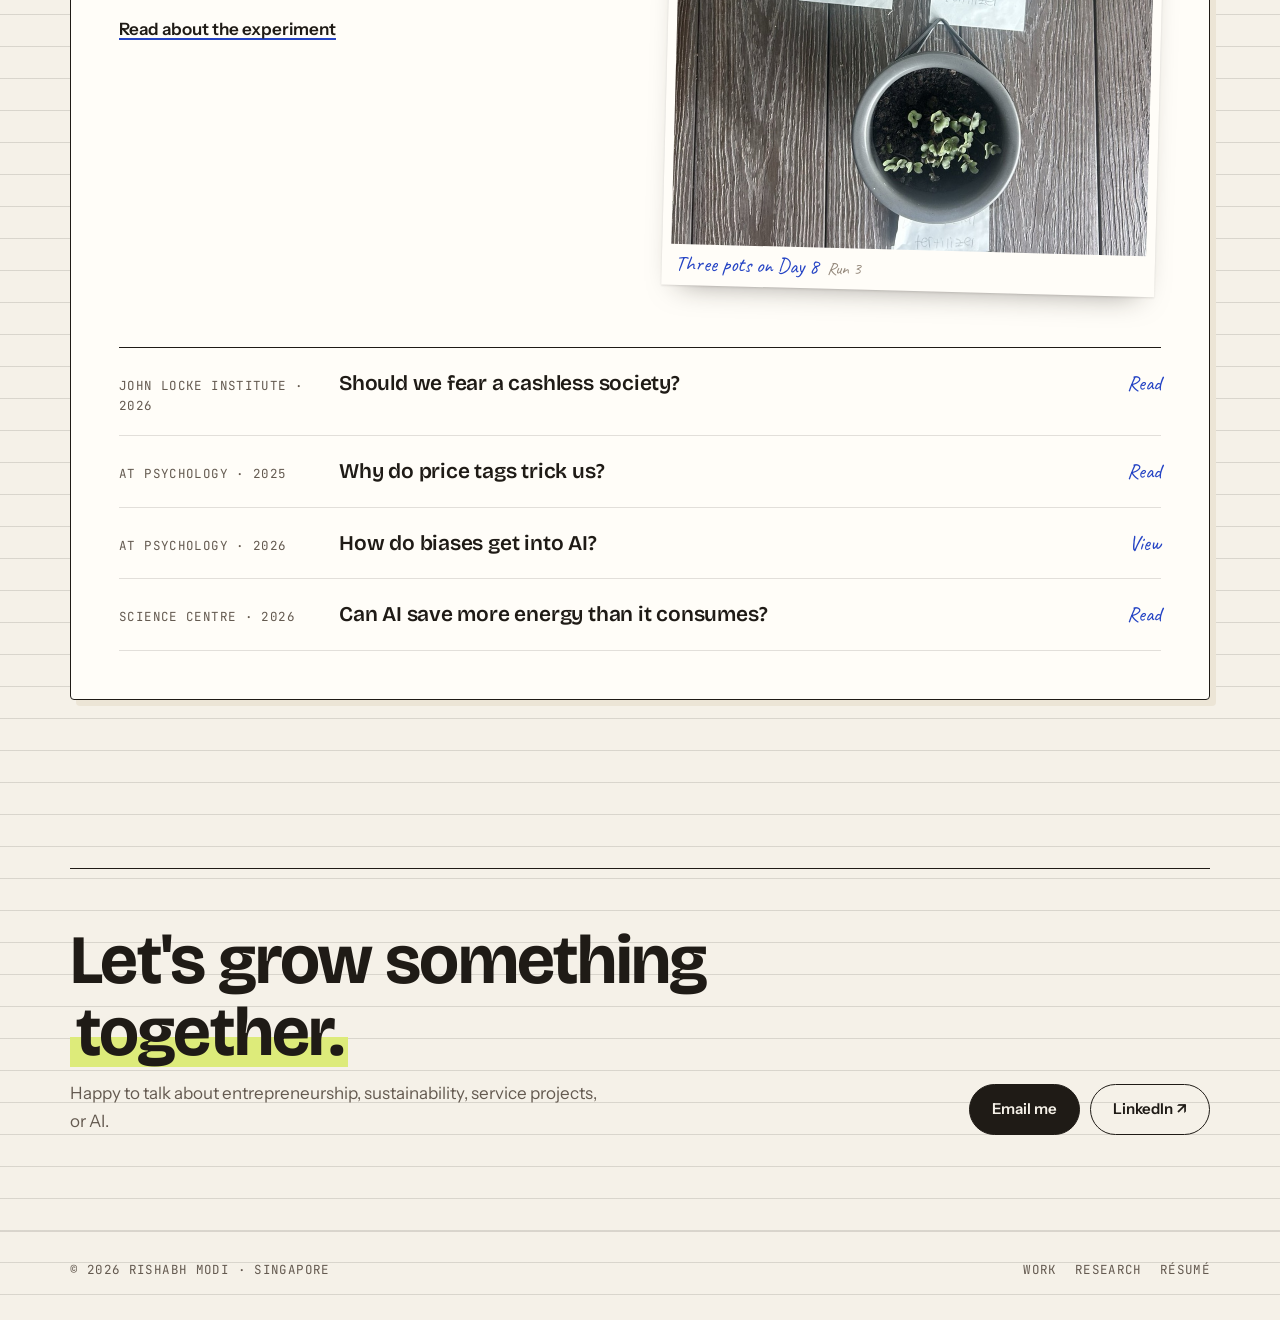
==== commit db81164c: "Home: add why I started Project Wish Co-Authored-By: Claude Opus 5.5 <noreply@anthropic.com>" ====
--- a/index.html
+++ b/index.html
@@ -74,7 +74,7 @@
           <div>
             <h3>Project Wish</h3>
             <p class="label role">Co-founder &amp; president · 2025–</p>
-            <p>A service club supporting two wish-granting charities: <strong>Make-A-Wish Singapore</strong> for critically ill children, and <strong>Ambulance Wish Singapore</strong> for terminally ill adults.</p>
+            <p>A service club supporting two wish-granting charities: <strong>Make-A-Wish Singapore</strong> for critically ill children, and <strong>Ambulance Wish Singapore</strong> for terminally ill adults. I started it to show students how to persevere through hard times, and how much impact small actions can have.</p>
             <p class="proof">1 of 3 clubs approved from 50+ competitive applications</p>
             <a class="lnk" href="work.html#wish">Read the story</a>
           </div>
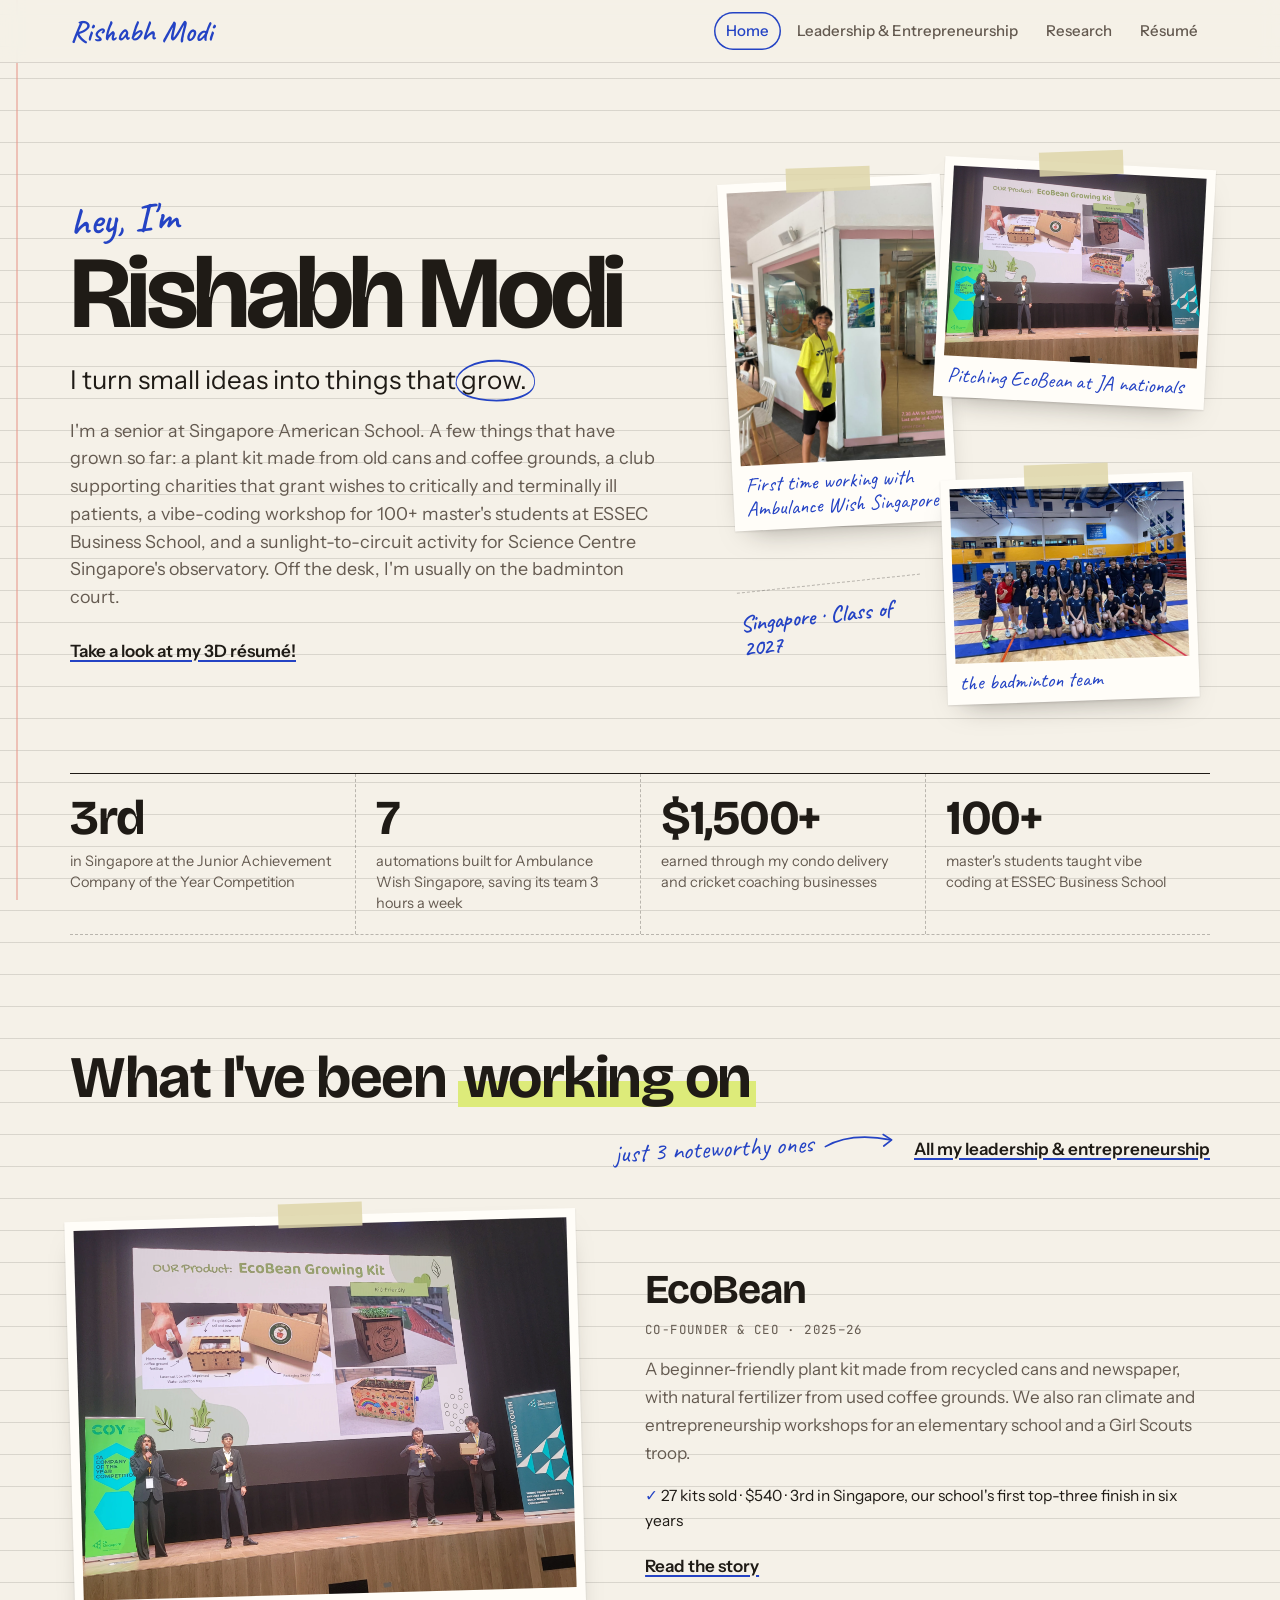
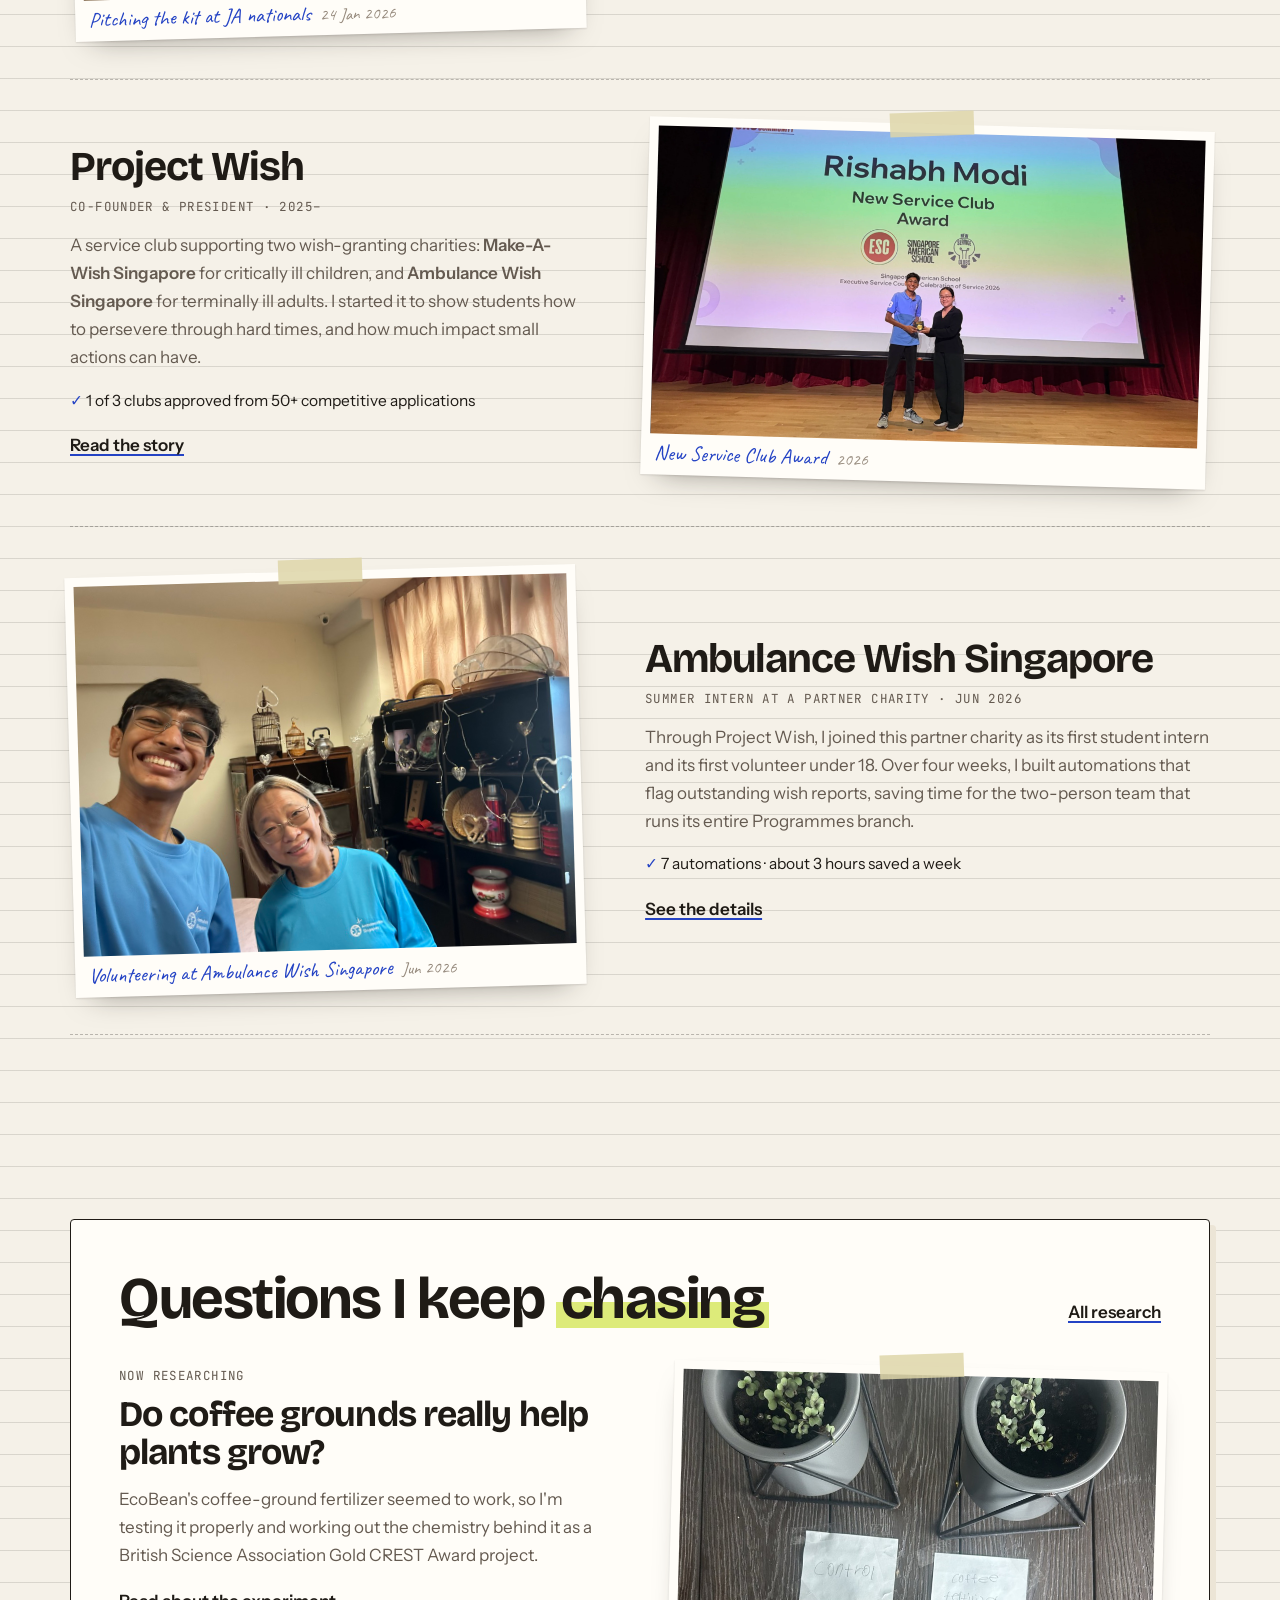
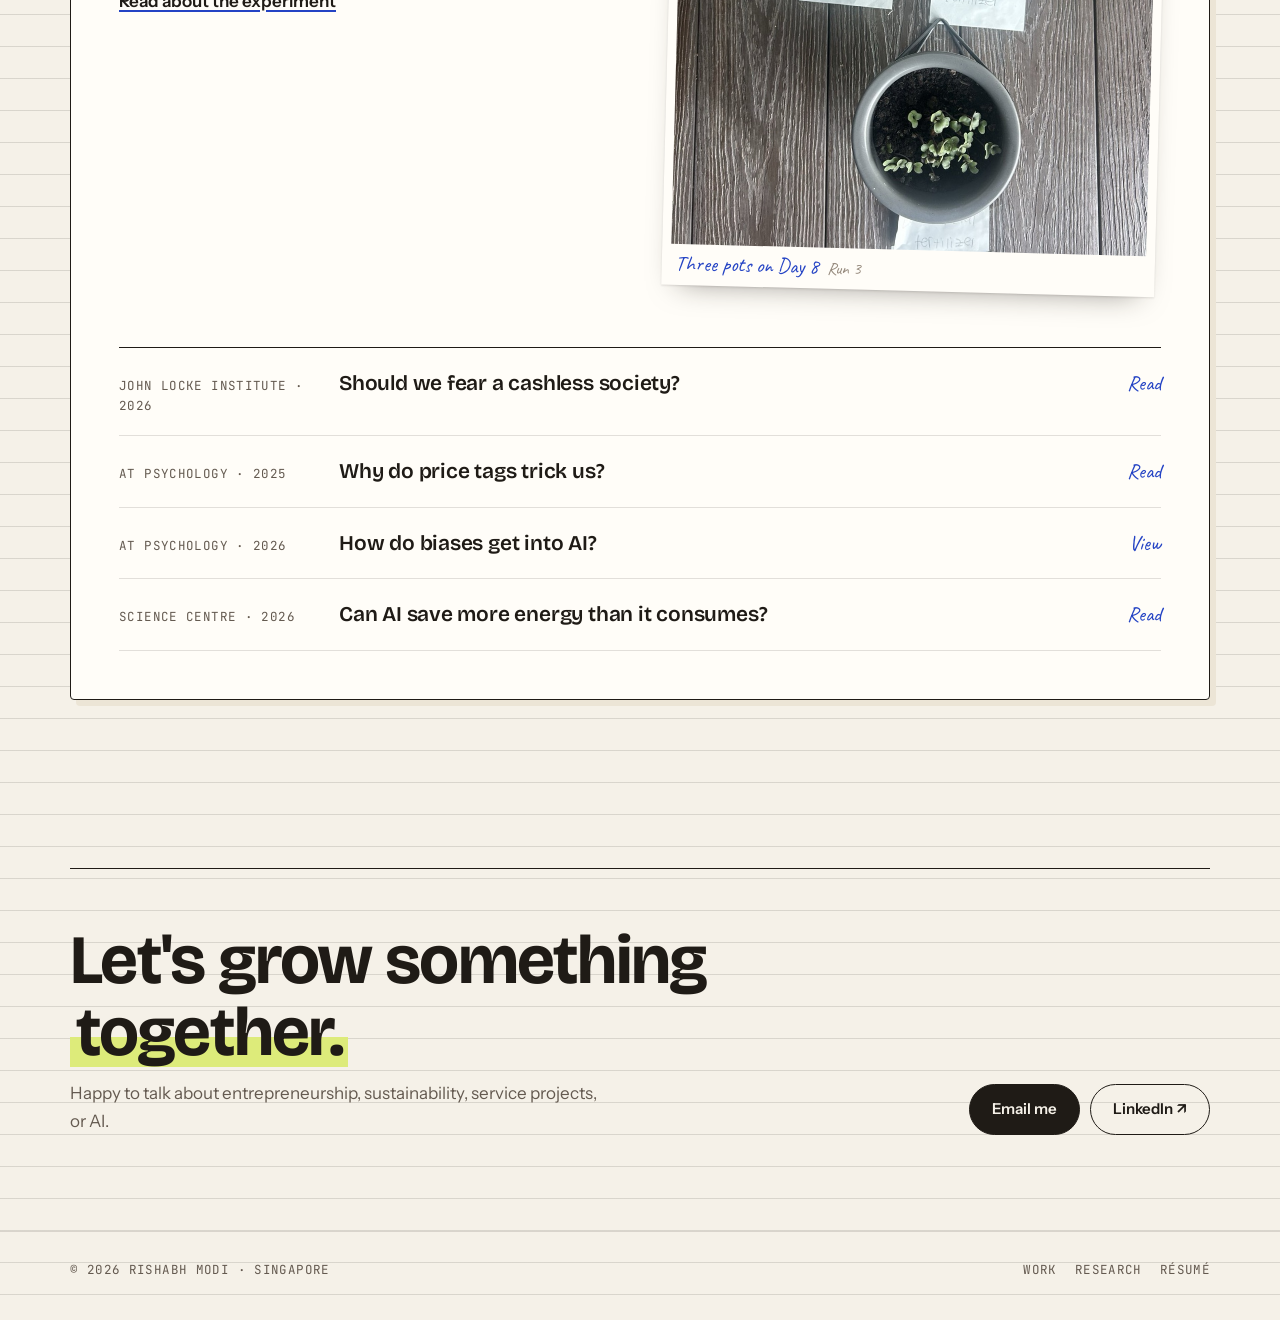
==== commit f6424c6b: "Research: coffee section as a simple project overview Co-Authored-By: Claude Opus 5.5 <noreply@anthr" ====
--- a/index.html
+++ b/index.html
@@ -100,7 +100,7 @@
         <div class="rv">
           <p class="label">Now researching</p>
           <h3 style="margin:10px 0 14px">Do coffee grounds really help plants grow?</h3>
-          <p class="mut">EcoBean's coffee-ground fertilizer seemed to work, so I tested it properly: three pots, blind soil tests, and a daily log. It raised soil nutrients, but the water-only pot still grew the most. Now I'm working out why, with chemistry, as a Gold CREST Award project.</p>
+          <p class="mut">EcoBean's coffee-ground fertilizer seemed to work, so I'm testing it properly and working out the chemistry behind it as a British Science Association Gold CREST Award project.</p>
           <a class="lnk" style="display:inline-block;margin-top:18px" href="research.html">Read about the experiment</a>
         </div>
         <figure class="spec rv" data-photos><img src="images/photos/coffee-day8.jpg" width="900" height="1200" loading="lazy" style="--ar:1/1" alt="All three labelled pots of red cabbage microgreens from above on Day 8"><figcaption>Three pots on Day 8 <i>Run 3</i></figcaption></figure>
--- a/styles.css
+++ b/styles.css
@@ -152,6 +152,7 @@
 .pair div { padding: 14px 16px; border: 1.5px solid var(--ink); border-radius: 4px; background: var(--card); }
 .pair b { display: block; font-family: var(--hd); font-size: 19px; }
 .pair span { font-size: 14.5px; color: var(--mut); }
+.pair .motto { display: block; margin-top: 6px; font-family: var(--hand); font-style: normal; font-size: 21px; line-height: 1.15; color: var(--pen); }
 
 .photos { display: grid; grid-template-columns: repeat(6, 1fr); gap: 34px 22px; margin-top: 40px; align-items: start; }
 .photos .spec:nth-child(3n+1) { --r: -1.5deg; } .photos .spec:nth-child(3n+2) { --r: 1.3deg; } .photos .spec:nth-child(3n) { --r: -.6deg; }
@@ -190,6 +191,11 @@
 .steps li { padding: 18px 18px 0 0; font-size: 15px; color: var(--mut); }
 .steps li + li { padding-left: 18px; border-left: 1px dashed var(--rule2); }
 .steps b { display: block; color: var(--ink); font-family: var(--hd); font-size: 19px; margin: 4px 0; }
+.band-grid .steps { grid-template-columns: 1fr; margin-top: 26px; }
+.band-grid .steps li { padding: 14px 0 0 18px; border-left: 2px dashed var(--rule2); }
+.band-grid .steps li + li { border-left: 2px dashed var(--rule2); padding-left: 18px; }
+.band-grid .chem { grid-template-columns: 1fr; border-top: 0; display: grid; gap: 12px; }
+.band-grid .chem li, .band-grid .chem li + li { padding: 16px 18px; border: 1.5px dashed var(--rule2); border-radius: 6px; }
 
 /* contact */
 .contact { padding: clamp(56px, 8vw, 96px) 0; }
@@ -260,6 +266,14 @@
 .text-hint[hidden] { display: none; }
 .text-hint svg { position: absolute; left: 6px; top: -38px; width: 60px; height: 56px; overflow: visible; }
 .text-hint path { fill: none; stroke: var(--pen); stroke-width: 2; stroke-linecap: round; stroke-linejoin: round; }
+.tree-stage[data-time="dusk"] { background: linear-gradient(#F4C29A 0%, #F2D8BE 55%, #E2C8A8 100%); }
+.tree-stage[data-time="night"] { background: linear-gradient(#0F1530 0%, #1D2747 60%, #273352 100%); }
+.tree-stage { transition: background .8s; }
+.court-ctrl { position: absolute; z-index: 3; left: 14px; bottom: 14px; display: flex; flex-wrap: wrap; gap: 8px; align-items: center; }
+.court-ctrl .pause { padding: 9px 18px; border: 0; border-radius: 999px; background: rgba(255,253,248,.93); color: var(--pen); font: 500 15px var(--bd); cursor: pointer; box-shadow: 0 6px 16px -10px rgba(31,27,22,.6); }
+.court-ctrl .times { display: flex; padding: 4px; border-radius: 999px; background: rgba(255,253,248,.93); border: 1px solid var(--rule); box-shadow: 0 6px 16px -10px rgba(31,27,22,.6); }
+.court-ctrl .times button { padding: 6px 15px; border: 0; border-radius: 999px; background: transparent; color: var(--mut); font: 500 15px var(--bd); cursor: pointer; }
+.court-ctrl .times button[aria-pressed="true"] { background: var(--pen); color: #fff; }
 .tree-panel { position: absolute; z-index: 4; right: 14px; top: 64px; bottom: 14px; width: min(340px, calc(100% - 28px)); padding: 20px 20px 22px; background: rgba(255,253,248,.97); border: 1.5px solid var(--ink); border-radius: 6px; overflow-y: auto; box-shadow: 0 18px 40px -24px rgba(31,27,22,.6); }
 .tree-panel[hidden] { display: none; }
 .tree-close { position: absolute; top: 10px; right: 10px; width: 32px; height: 32px; border-radius: 50%; border: 1px solid var(--rule2); background: var(--card); font-size: 18px; line-height: 1; cursor: pointer; color: var(--ink); }
@@ -339,6 +353,9 @@
   .tree-stage { height: 78vh; min-height: 460px; }
   .tree-panel { top: auto; left: 10px; right: 10px; bottom: 10px; width: auto; max-height: 52%; }
   .court-nav { top: 10px; }
+  .court-ctrl { left: 10px; bottom: 10px; gap: 6px; }
+  .court-ctrl .pause { padding: 7px 13px; font-size: 13.5px; }
+  .court-ctrl .times button { padding: 5px 10px; font-size: 13.5px; }
   .viewer, .gallery { padding: 0; }
   .viewer-box, .gallery-box { height: 100%; width: 100%; border: 0; border-radius: 0; }
 }
